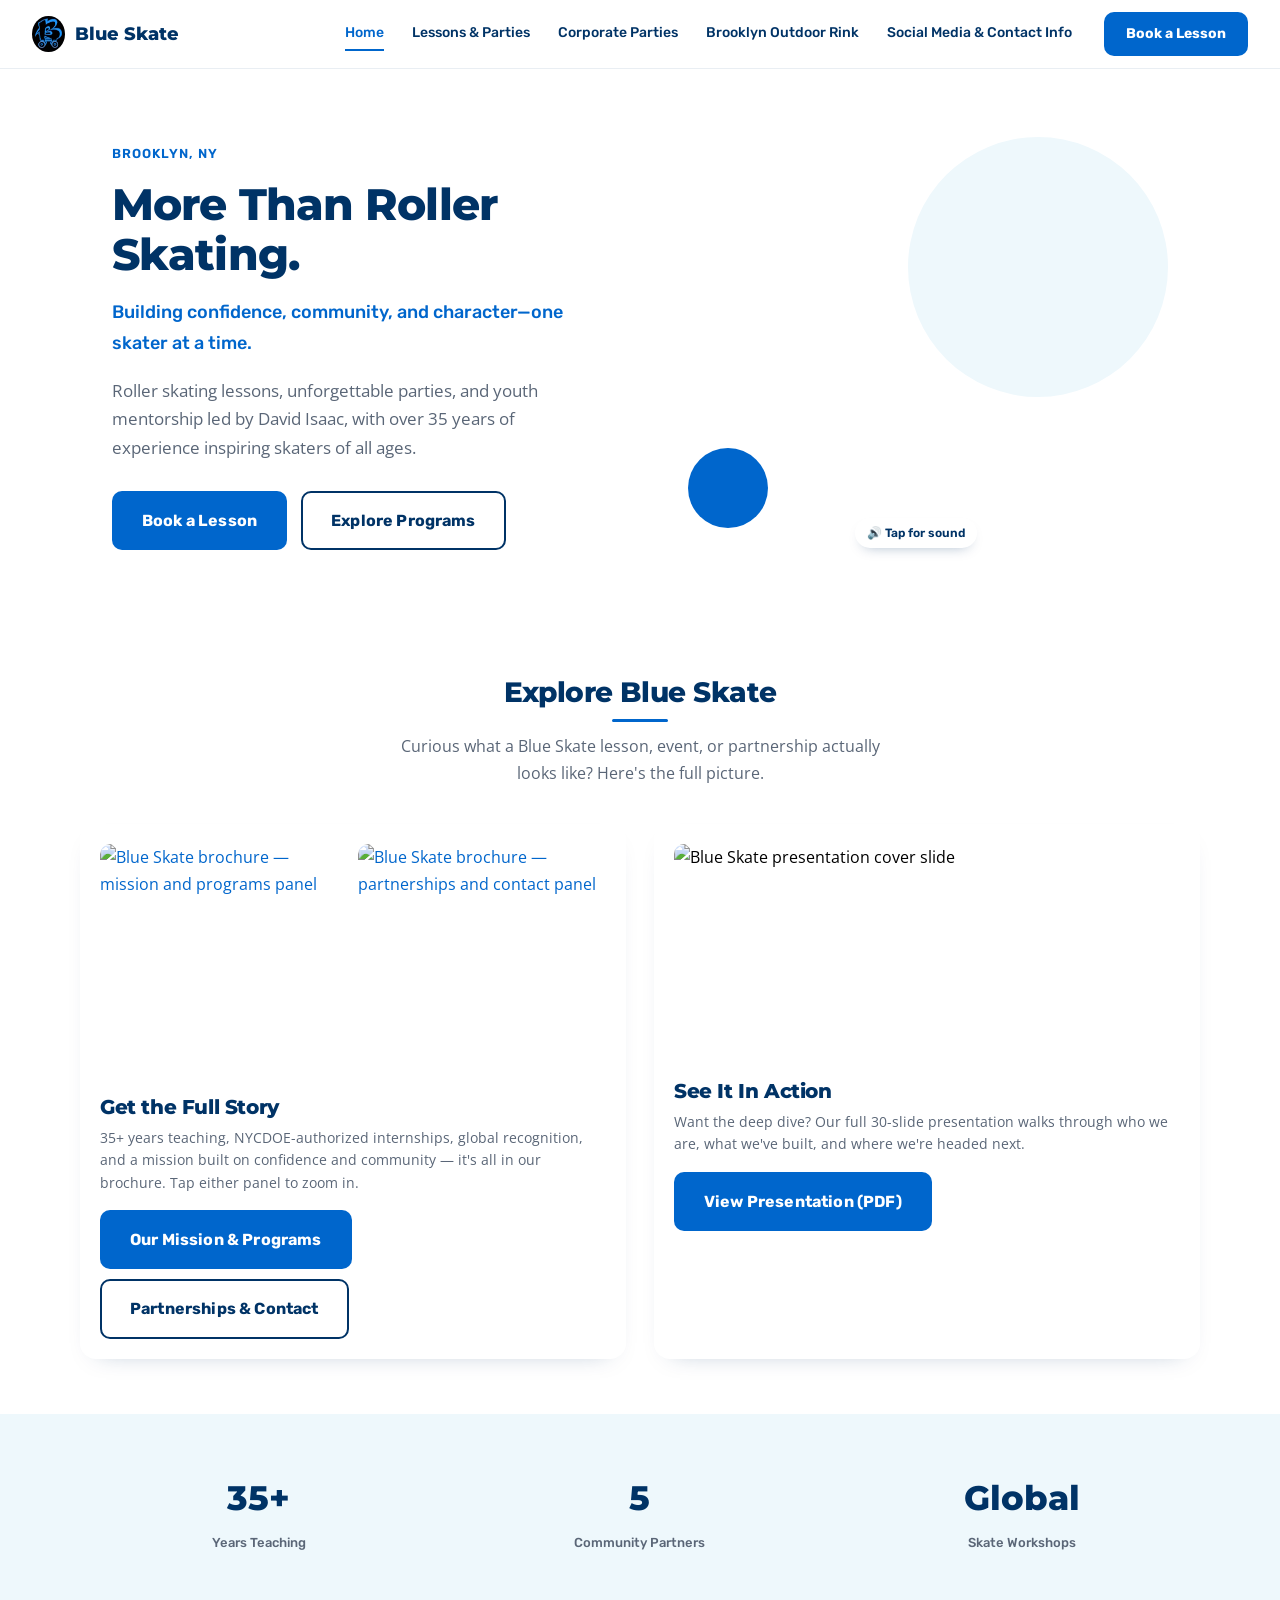
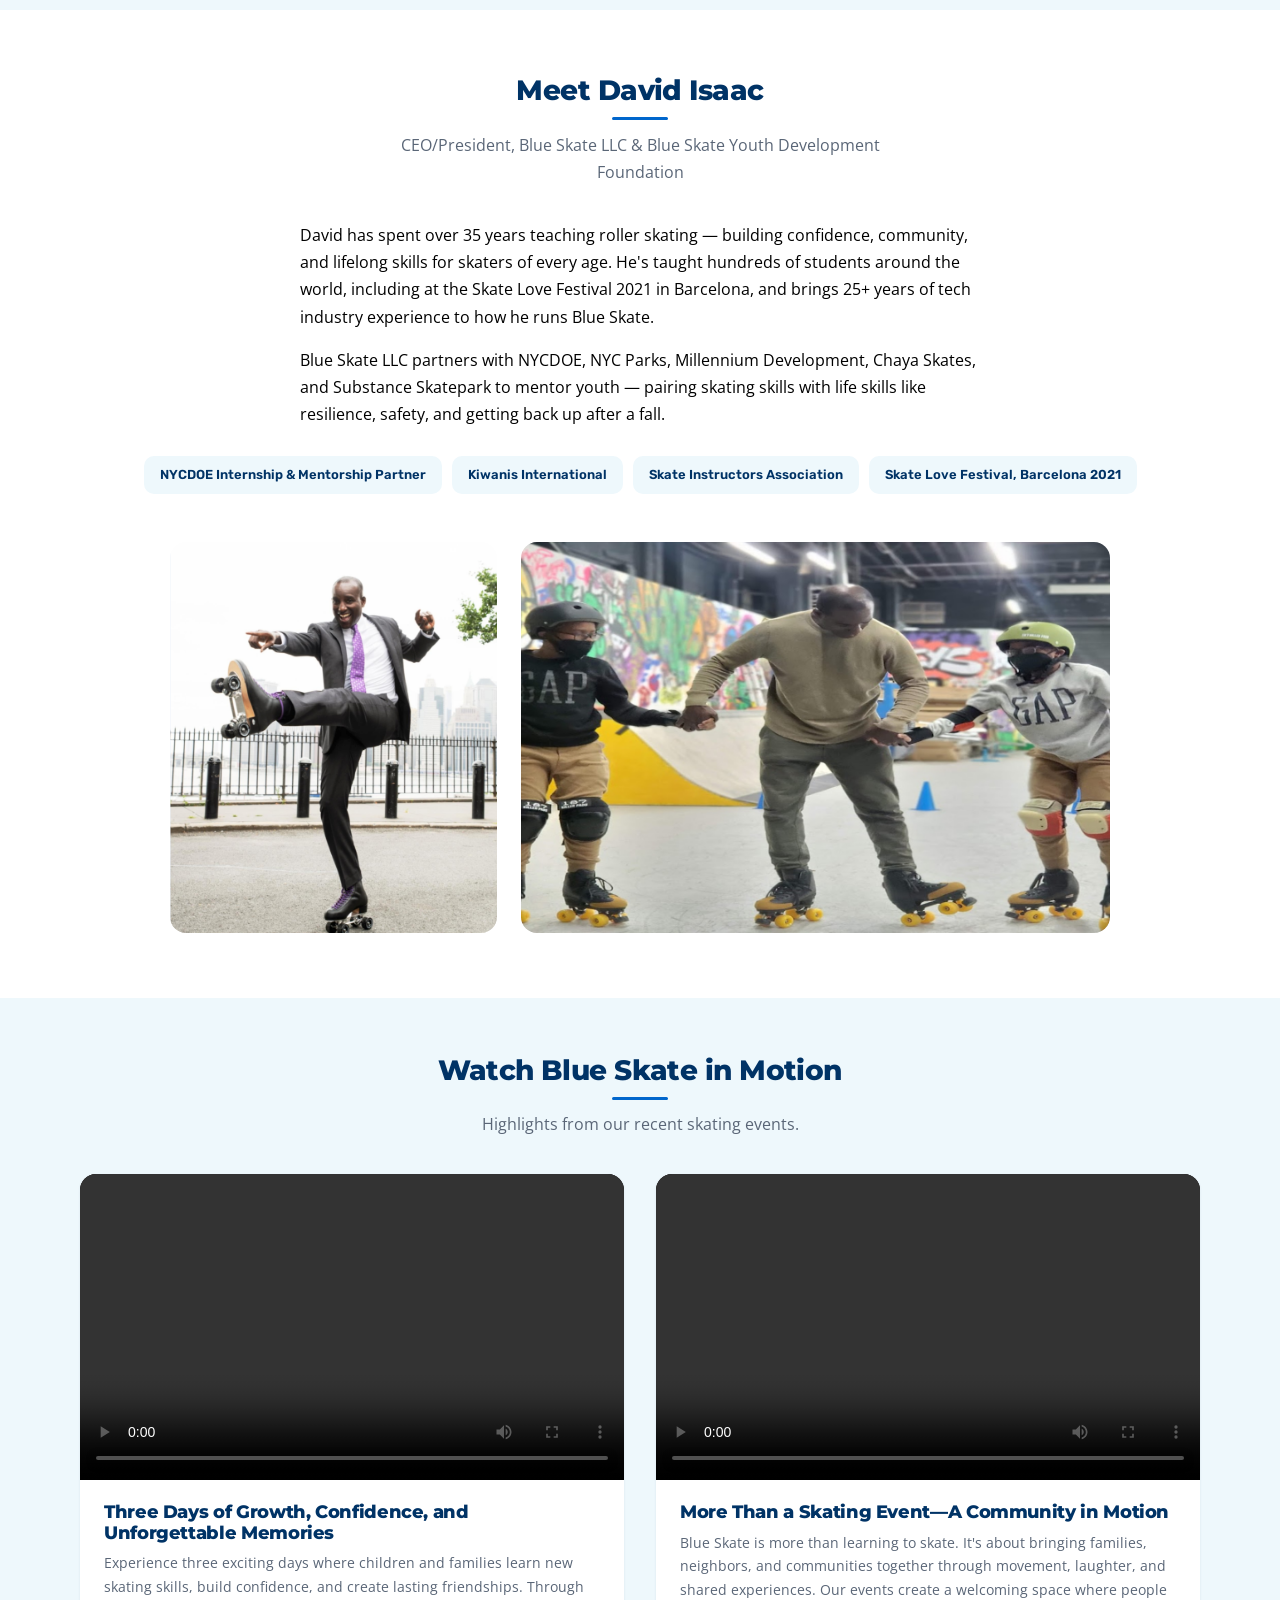
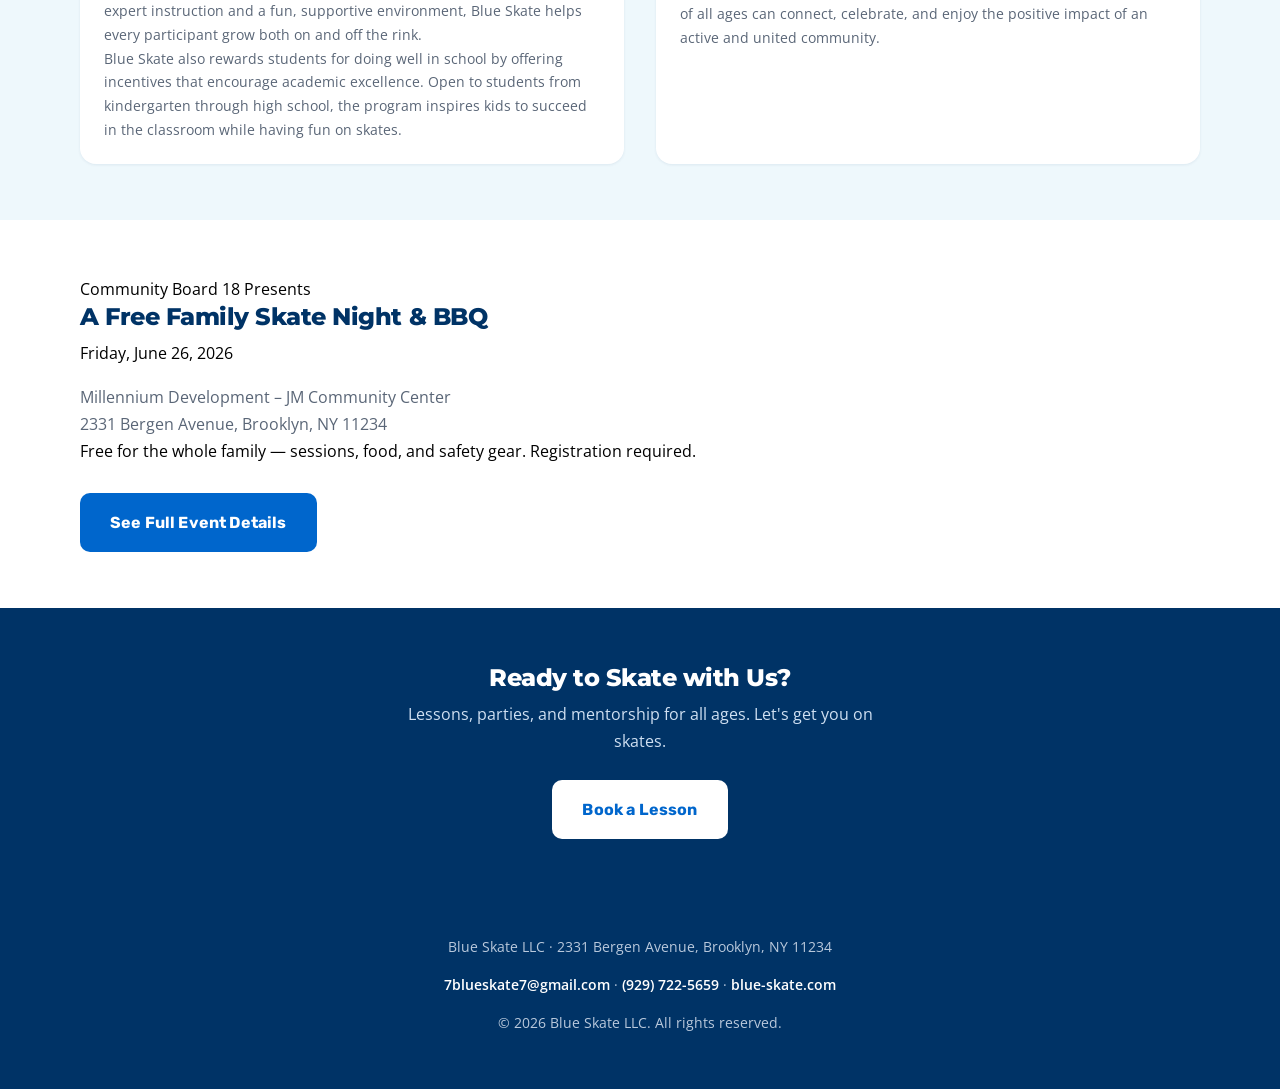
==== index.html @ 71d8ac74 "Add files via upload" ====
<!doctype html>
<html lang="en">
<head>
  <meta charset="utf-8" />
  <meta name="viewport" content="width=device-width, initial-scale=1" />
  <title>Blue Skate | Roller Skating Lessons & Mentorship in Brooklyn, NY</title>
  <meta name="description" content="Blue Skate LLC offers roller skating lessons, parties, and youth mentorship in Brooklyn, NY, led by David Isaac." />
  <link rel="preconnect" href="https://fonts.googleapis.com" />
  <link rel="preconnect" href="https://fonts.gstatic.com" crossorigin />
  <link href="https://fonts.googleapis.com/css2?family=Montserrat:wght@700;800&family=Open+Sans:wght@400;600&family=Rubik:wght@500&display=swap" rel="stylesheet" />
  <link rel="stylesheet" href="blueskate.css" />
</head>
<body>

<header class="topnav">
  <div class="brand">
    <img src="images/BlueSkateIcon.jpg" alt="Blue Skate logo" class="nav-logo" />
    <span class="brand-name">Blue Skate</span>
  </div>
  <button class="nav-toggle" id="navToggle" aria-label="Toggle navigation" aria-expanded="false">
    <span></span><span></span><span></span>
  </button>
  <ul class="nav-links" id="navLinks">
    <li><a href="index.html" class="active">Home</a></li>
    <li><a href="lessons.html">Lessons & Parties</a></li>
    <li><a href="corporate.html">Corporate Parties</a></li>
    <li><a href="brooklyn-outdoor-rink.html">Brooklyn Outdoor Rink</a></li>
    <li><a href="contact.html">Social Media & Contact Info</a></li>
    <li class="nav-cta"><a href="contact.html">Book a Lesson</a></li>
  </ul>
</header>

<section class="hero">
  <div class="hero-copy">
    <span class="hero-tag">Brooklyn, NY</span>
    <h1>More Than Roller Skating.</h1>
    <p class="hero-subtitle">Building confidence, community, and character—one skater at a time.</p>
    <p class="lede">Roller skating lessons, unforgettable parties, and youth mentorship led by David Isaac, with over 35 years of experience inspiring skaters of all ages.</p>
    <div class="hero-actions">
      <a class="btn btn-fill" href="contact.html">Book a Lesson</a>
      <a class="btn btn-outline" href="lessons.html">Explore Programs</a>
    </div>
  </div>
  <div class="hero-art">
    <span class="dot dot-1"></span>
    <span class="dot dot-2"></span>
    <canvas class="mascot-hero" id="mascotCanvas" aria-label="Blue Skate mascot turning around on skates — tap to hear sound"></canvas>
    <video class="mascot-source" id="mascotSource" muted loop playsinline preload="auto">
      <source src="vids/mascot-turn-sound.mp4" type="video/mp4">
    </video>
    <span class="mascot-sound-hint">🔊 Tap for sound</span>
  </div>
</section>

<section class="band" style="background:var(--white);">
  <div class="band-inner">
    <h2 class="section-title reveal">Explore Blue Skate</h2>
    <p class="section-subtitle reveal reveal-d1">Curious what a Blue Skate lesson, event, or partnership actually looks like? Here's the full picture.</p>
    <div class="resource-grid">
      <div class="resource-card reveal">
        <div class="brochure-preview">
          <a href="images/BROCHURE%202.jpeg" target="_blank" rel="noopener" aria-label="Open brochure — mission and programs panel">
            <img src="images/BROCHURE%202.jpeg" alt="Blue Skate brochure — mission and programs panel" />
          </a>
          <a href="images/BROCHURE.jpeg" target="_blank" rel="noopener" aria-label="Open brochure — partnerships and contact panel">
            <img src="images/BROCHURE.jpeg" alt="Blue Skate brochure — partnerships and contact panel" />
          </a>
        </div>
        <h3>Get the Full Story</h3>
        <p>35+ years teaching, NYCDOE-authorized internships, global recognition, and a mission built on confidence and community — it's all in our brochure. Tap either panel to zoom in.</p>
        <div class="resource-actions">
          <a class="btn btn-fill" href="images/BROCHURE%202.jpeg" target="_blank" rel="noopener">Our Mission &amp; Programs</a>
          <a class="btn btn-outline" href="images/BROCHURE.jpeg" target="_blank" rel="noopener">Partnerships &amp; Contact</a>
        </div>
      </div>
      <div class="resource-card reveal reveal-d2">
        <img src="images/presentation-cover.jpg" alt="Blue Skate presentation cover slide" />
        <h3>See It In Action</h3>
        <p>Want the deep dive? Our full 30-slide presentation walks through who we are, what we've built, and where we're headed next.</p>
        <div class="resource-actions">
          <a class="btn btn-fill" href="docs/blue-skate-presentation.pdf" target="_blank" rel="noopener">View Presentation (PDF)</a>
        </div>
      </div>
    </div>
  </div>
</section>

<section class="band band-sky">
  <div class="band-inner stats-row">
    <div class="stat reveal">
      <span class="stat-num">35+</span>
      <span class="stat-label">Years Teaching</span>
    </div>
    <div class="stat reveal reveal-d2">
      <span class="stat-num">5</span>
      <span class="stat-label">Community Partners</span>
    </div>
    <div class="stat reveal reveal-d3">
      <span class="stat-num">Global</span>
      <span class="stat-label">Skate Workshops</span>
    </div>
  </div>
</section>

<main>
  <h2 class="section-title reveal">Meet David Isaac</h2>
  <p class="section-subtitle reveal reveal-d1">CEO/President, Blue Skate LLC & Blue Skate Youth Development Foundation</p>

  <div class="content-block reveal reveal-d2">
    <p>David has spent over 35 years teaching roller skating — building confidence, community, and lifelong skills for skaters of every age. He's taught hundreds of students around the world, including at the Skate Love Festival 2021 in Barcelona, and brings 25+ years of tech industry experience to how he runs Blue Skate.</p>
    <p>Blue Skate LLC partners with NYCDOE, NYC Parks, Millennium Development, Chaya Skates, and Substance Skatepark to mentor youth — pairing skating skills with life skills like resilience, safety, and getting back up after a fall.</p>
  </div>

  <div class="chip-row reveal reveal-d3">
    <span class="chip">NYCDOE Internship & Mentorship Partner</span>
    <span class="chip">Kiwanis International</span>
    <span class="chip">Skate Instructors Association</span>
    <span class="chip">Skate Love Festival, Barcelona 2021</span>
  </div>

  <div class="photo-pair photo-uneven reveal">
    <img src="images/david-skate-kick.png" alt="David Isaac roller skating in a suit by the Brooklyn waterfront" />
    <img src="images/lesson-group.png" alt="David Isaac coaching skaters at an indoor rink" />
  </div>
</main>

<section class="band band-sky">
  <div class="band-inner">
    <h2 class="section-title reveal">Watch Blue Skate in Motion</h2>
    <p class="section-subtitle reveal reveal-d1">Highlights from our recent skating events.</p>

    <div class="video-grid">
      <div class="video-card reveal">
        <video src="videos/blue-skate-3-day-event.mp4" controls preload="metadata"></video>
        <div class="video-card-caption">
          <h3>Three Days of Growth, Confidence, and Unforgettable Memories</h3>
          <p>Experience three exciting days where children and families learn new skating skills, build confidence, and create lasting friendships. Through expert instruction and a fun, supportive environment, Blue Skate helps every participant grow both on and off the rink.</p>
          <p>Blue Skate also rewards students for doing well in school by offering incentives that encourage academic excellence. Open to students from kindergarten through high school, the program inspires kids to succeed in the classroom while having fun on skates.</p>
        </div>
      </div>
      <div class="video-card reveal reveal-d2">
        <video src="videos/blue-skate-community.mp4" controls preload="metadata"></video>
        <div class="video-card-caption">
          <h3>More Than a Skating Event—A Community in Motion</h3>
          <p>Blue Skate is more than learning to skate. It's about bringing families, neighbors, and communities together through movement, laughter, and shared experiences. Our events create a welcoming space where people of all ages can connect, celebrate, and enjoy the positive impact of an active and united community.</p>
        </div>
      </div>
    </div>
  </div>
</section>

<section class="band" style="background:var(--white);">
  <div class="band-inner">
    <div class="event-flyer reveal">
      <span class="event-eyebrow">Community Board 18 Presents</span>
      <h2 class="event-title">A Free Family Skate Night &amp; BBQ</h2>
      <p class="event-date">Friday, June 26, 2026</p>
      <p class="event-location">Millennium Development &ndash; JM Community Center<br />2331 Bergen Avenue, Brooklyn, NY 11234</p>
      <p class="event-note">Free for the whole family — sessions, food, and safety gear. Registration required.</p>
      <a class="btn btn-fill" href="brooklyn-outdoor-rink.html" style="margin-top:12px;">See Full Event Details</a>
    </div>
  </div>
</section>

<section class="band band-navy">
  <div class="band-inner reveal" style="text-align:center;">
    <h2>Ready to Skate with Us?</h2>
    <p style="color:#cfe0f2; max-width:480px; margin:0 auto 24px;">Lessons, parties, and mentorship for all ages. Let's get you on skates.</p>
    <a class="btn btn-on-color" href="contact.html">Book a Lesson</a>
  </div>
</section>

<footer class="site-footer">
  <p>Blue Skate LLC &middot; 2331 Bergen Avenue, Brooklyn, NY 11234</p>
  <p><a href="mailto:7blueskate7@gmail.com">7blueskate7@gmail.com</a> &middot; <a href="tel:929-722-5659">(929) 722-5659</a> &middot; <a href="https://blue-skate.com/">blue-skate.com</a></p>
  <p>&copy; 2026 Blue Skate LLC. All rights reserved.</p>
</footer>

<script>
  (function () {
    var toggle = document.getElementById('navToggle');
    var links = document.getElementById('navLinks');
    toggle.addEventListener('click', function () {
      var isOpen = links.classList.toggle('open');
      toggle.setAttribute('aria-expanded', isOpen);
    });
  })();
</script>
<script src="js/reveal.js" defer></script>
<script>
  (function () {
    var video = document.getElementById('mascotSource');
    var canvas = document.getElementById('mascotCanvas');
    if (!video || !canvas) return;
    var ctx = canvas.getContext('2d', { willReadFrequently: true });
    var W = 640, H = 800;
    canvas.width = W;
    canvas.height = H;

    function keyFrame() {
      if (video.readyState >= 2) {
        ctx.drawImage(video, 0, 0, W, H);
        var frame = ctx.getImageData(0, 0, W, H);
        var d = frame.data;
        for (var i = 0; i < d.length; i += 4) {
          var r = d[i], g = d[i + 1], b = d[i + 2];
          var dist = Math.sqrt((255 - r) * (255 - r) + (255 - g) * (255 - g) + (255 - b) * (255 - b));
          if (dist < 36) {
            d[i + 3] = 0;
          } else if (dist < 95) {
            d[i + 3] = Math.round(255 * (dist - 36) / 59);
          }
        }
        ctx.putImageData(frame, 0, 0);
      }
      requestAnimationFrame(keyFrame);
    }

    video.play().catch(function () {});
    requestAnimationFrame(keyFrame);

    canvas.addEventListener('click', function () {
      video.muted = !video.muted;
      if (video.paused) { video.play(); }
    });
  })();
</script>
</body>
</html>
---- blueskate.css ----
/* ==========================================================================
   Blue Skate LLC — stylesheet v5
   Minimal · colorful · aesthetic. Flat solid color bands, generous
   whitespace, confident typography — no blobs, no gradients, no rotation.
   Brand palette: Primary #003366 / Accent #0066CC / Sky #00B8E6
   Display: Montserrat · Body: Open Sans · Accent/CTA: Rubik
   ========================================================================== */

:root {
  --primary: #003366;
  --accent: #0066CC;
  --sky: #00B8E6;
  --black: #000000;
  --white: #ffffff;
  --ink-soft: #5a6677;
  --sky-tint: #eef8fc;
  --border: #e9eef3;
  --radius: 16px;
  --radius-sm: 10px;
  --max-width: 1120px;

  --font-display: "Montserrat", "Segoe UI", Arial, sans-serif;
  --font-body: "Open Sans", "Segoe UI", Arial, sans-serif;
  --font-accent: "Rubik", "Segoe UI", Arial, sans-serif;
}

* {
  box-sizing: border-box;
}

html {
  scroll-behavior: smooth;
}

body {
  margin: 0;
  font-family: var(--font-body);
  color: var(--black);
  background: var(--white);
  line-height: 1.7;
}

img {
  max-width: 100%;
  display: block;
}

a {
  color: var(--accent);
  text-decoration: none;
}

a:hover {
  text-decoration: underline;
}

h1, h2, h3 {
  font-family: var(--font-display);
  font-weight: 800;
  line-height: 1.15;
  margin: 0 0 0.4em;
  letter-spacing: -0.02em;
  color: var(--primary);
}

p {
  margin: 0 0 1em;
}

.accent-text {
  color: var(--accent);
}

/* ---------- Top navigation ---------- */

.topnav {
  position: sticky;
  top: 0;
  z-index: 100;
  background: var(--white);
  border-bottom: 1px solid var(--border);
  display: flex;
  align-items: center;
  justify-content: space-between;
  padding: 0 32px;
}

.topnav .brand {
  display: flex;
  align-items: center;
  gap: 10px;
  padding: 16px 0;
}

.topnav .nav-logo {
  height: 36px;
  width: auto;
  border-radius: 50%;
}

.topnav .brand-name {
  font-family: var(--font-display);
  color: var(--primary);
  font-weight: 800;
  font-size: 18px;
}

.nav-links {
  list-style: none;
  margin: 0;
  padding: 0;
  display: flex;
  align-items: center;
  gap: 28px;
}

.nav-links li {
  float: none;
}

.nav-links a {
  font-family: var(--font-accent);
  display: inline-block;
  color: var(--primary);
  text-decoration: none;
  font-size: 14px;
  font-weight: 500;
  padding: 4px 0;
  border-bottom: 2px solid transparent;
  transition: border-color 0.15s ease, color 0.15s ease;
}

.nav-links a:hover {
  border-bottom-color: var(--sky);
}

.nav-links a.active {
  color: var(--accent);
  border-bottom-color: var(--accent);
}

.nav-links .nav-cta {
  margin-left: 4px;
}

.nav-links .nav-cta a {
  background: var(--accent);
  color: var(--white);
  font-weight: 700;
  padding: 10px 22px;
  border-radius: var(--radius-sm);
  border-bottom: none;
}

.nav-links .nav-cta a:hover {
  background: var(--primary);
}

/* mobile toggle button */
.nav-toggle {
  display: none;
  flex-direction: column;
  justify-content: center;
  gap: 5px;
  width: 36px;
  height: 36px;
  background: none;
  border: none;
  cursor: pointer;
  padding: 0;
}

.nav-toggle span {
  display: block;
  height: 2px;
  width: 100%;
  background: var(--primary);
  border-radius: 2px;
}

@media (max-width: 860px) {
  .nav-toggle {
    display: flex;
  }

  .nav-links {
    position: absolute;
    top: 100%;
    left: 0;
    right: 0;
    flex-direction: column;
    align-items: stretch;
    gap: 0;
    background: var(--white);
    border-bottom: 1px solid var(--border);
    max-height: 0;
    overflow: hidden;
    transition: max-height 0.25s ease;
  }

  .nav-links.open {
    max-height: 480px;
  }

  .nav-links a {
    padding: 16px 32px;
    border-bottom: 1px solid var(--border);
  }

  .nav-links .nav-cta {
    margin: 16px 32px;
  }

  .nav-links .nav-cta a {
    display: block;
    text-align: center;
  }
}

/* ---------- Buttons ---------- */

.btn {
  font-family: var(--font-accent);
  display: inline-block;
  padding: 14px 28px;
  border-radius: var(--radius-sm);
  font-weight: 700;
  letter-spacing: 0.01em;
  text-decoration: none;
  border: 2px solid transparent;
  transition: background-color 0.15s ease, color 0.15s ease, border-color 0.15s ease,
    transform 0.15s ease, box-shadow 0.15s ease;
}

.btn:hover {
  transform: translateY(-2px);
}

.btn-fill {
  background: var(--accent);
  color: var(--white);
}

.btn-fill:hover {
  background: var(--primary);
  color: var(--white);
  text-decoration: none;
  box-shadow: 0 10px 20px -8px rgba(0, 51, 102, 0.5);
}

.btn-outline {
  background: transparent;
  border: 2px solid var(--primary);
  color: var(--primary);
}

.btn-outline:hover {
  background: var(--primary);
  color: var(--white);
  text-decoration: none;
  box-shadow: 0 10px 20px -8px rgba(0, 51, 102, 0.35);
}

.btn-on-color {
  background: var(--white);
  color: var(--accent);
}

.btn-on-color:hover {
  background: var(--sky-tint);
  text-decoration: none;
  box-shadow: 0 10px 20px -8px rgba(0, 0, 0, 0.25);
}

/* ---------- Hero ---------- */

.hero {
  max-width: var(--max-width);
  margin: 0 auto;
  display: grid;
  grid-template-columns: 1fr 1fr;
  gap: 48px;
  align-items: center;
  padding: 64px 32px;
}

.hero-tag {
  display: inline-block;
  font-family: var(--font-accent);
  font-size: 13px;
  font-weight: 600;
  text-transform: uppercase;
  letter-spacing: 0.08em;
  color: var(--accent);
  margin-bottom: 14px;
}

.hero h1 {
  font-size: 44px;
}

.hero-subtitle {
  font-family: var(--font-accent);
  font-size: 18px;
  font-weight: 500;
  color: var(--accent);
  margin: 10px 0 18px;
}

.hero .lede {
  font-size: 17px;
  color: var(--ink-soft);
  max-width: 440px;
}

.hero-actions {
  display: flex;
  gap: 14px;
  flex-wrap: wrap;
  margin-top: 28px;
}

.hero-art {
  position: relative;
  display: flex;
  align-items: center;
  justify-content: center;
  padding: 24px 0;
  overflow: visible;
}

.hero-art .dot {
  position: absolute;
  border-radius: 50%;
  z-index: 0;
}

.hero-art .dot-1 {
  width: 260px;
  height: 260px;
  background: var(--sky-tint);
  top: 4px;
  right: 0;
}

.hero-art .dot-2 {
  width: 80px;
  height: 80px;
  background: var(--accent);
  bottom: 28px;
  left: 24px;
}

.hero-art img {
  position: relative;
  z-index: 1;
  border-radius: var(--radius);
  width: 100%;
}

.mascot-hero {
  position: relative;
  z-index: 1;
  display: block;
  width: 100%;
  max-width: 300px;
  height: auto;
  margin: 0 auto;
  border-radius: 0;
  cursor: pointer;
  filter: drop-shadow(0 14px 22px rgba(0, 51, 102, 0.3));
}

.mascot-source {
  position: absolute;
  width: 1px;
  height: 1px;
  opacity: 0;
  pointer-events: none;
}

.mascot-sound-hint {
  position: absolute;
  z-index: 2;
  bottom: 8px;
  left: 50%;
  transform: translateX(-50%);
  font-family: var(--font-accent);
  font-size: 12px;
  font-weight: 600;
  color: var(--primary);
  background: var(--white);
  padding: 5px 12px;
  border-radius: 999px;
  box-shadow: 0 6px 14px -8px rgba(0, 51, 102, 0.4);
  pointer-events: none;
  white-space: nowrap;
}

.hero-mascot {
  position: absolute;
  z-index: 2;
  width: 150px !important;
  height: auto;
  bottom: -20px;
  right: -20px;
  border-radius: 0 !important;
  filter: drop-shadow(0 10px 18px rgba(0, 51, 102, 0.3));
}

@media (max-width: 860px) {
  .hero {
    grid-template-columns: 1fr;
    padding-top: 40px;
  }

  .hero-art {
    order: -1;
  }

  .hero h1 {
    font-size: 32px;
  }

  .hero-mascot {
    width: 100px !important;
    bottom: -10px;
    right: -6px;
  }
}

/* ---------- Color bands ---------- */

.band {
  padding: 56px 32px;
}

.band-sky {
  background: var(--sky-tint);
}

.band-navy {
  background: var(--primary);
  color: var(--white);
}

.band-navy h2 {
  color: var(--white);
}

.band-accent {
  background: var(--accent);
  color: var(--white);
}

.band-accent h2 {
  color: var(--white);
}

.band-inner {
  max-width: var(--max-width);
  margin: 0 auto;
}

/* ---------- Stats ---------- */

.stats-row {
  display: grid;
  grid-template-columns: repeat(3, 1fr);
  gap: 24px;
  text-align: center;
}

.stat {
  display: flex;
  flex-direction: column;
  align-items: center;
}

.stat-num {
  font-family: var(--font-display);
  font-size: 34px;
  font-weight: 800;
  color: var(--primary);
}

.stat-label {
  font-family: var(--font-accent);
  font-size: 13px;
  color: var(--ink-soft);
  font-weight: 500;
  margin-top: 4px;
}

@media (max-width: 700px) {
  .stats-row {
    grid-template-columns: 1fr;
    gap: 32px;
  }
}

/* ---------- Layout helpers ---------- */

main {
  max-width: var(--max-width);
  margin: 0 auto;
  padding: 64px 32px;
}

.section-title {
  font-size: 28px;
  text-align: center;
  position: relative;
  padding-bottom: 14px;
}

.section-title::after {
  content: "";
  position: absolute;
  bottom: 0;
  left: 50%;
  transform: translateX(-50%) scaleX(0);
  transform-origin: center;
  width: 56px;
  height: 3px;
  border-radius: 2px;
  background: var(--accent);
  animation: underlineGrow 0.6s ease 0.2s forwards;
}

@keyframes underlineGrow {
  to {
    transform: translateX(-50%) scaleX(1);
  }
}

.section-subtitle {
  color: var(--ink-soft);
  text-align: center;
  max-width: 520px;
  margin: 0 auto 36px;
}

.content-block {
  max-width: 680px;
  margin: 0 auto;
}

.chip-row {
  display: flex;
  flex-wrap: wrap;
  gap: 10px;
  justify-content: center;
  margin: 28px 0 0;
}

.chip {
  font-family: var(--font-accent);
  font-size: 13px;
  font-weight: 600;
  color: var(--primary);
  background: var(--sky-tint);
  padding: 8px 16px;
  border-radius: var(--radius-sm);
}

/* ---------- Photo pair ---------- */

.photo-pair {
  display: grid;
  grid-template-columns: 1fr 1fr;
  gap: 24px;
  max-width: 720px;
  margin: 48px auto 0;
}

.photo-pair img {
  border-radius: var(--radius);
  width: 100%;
  height: 100%;
  object-fit: cover;
}

.photo-single {
  grid-template-columns: 1fr;
  max-width: 380px;
}

.photo-wide {
  max-width: 900px;
  margin: 24px auto 0;
}

.photo-wide img {
  display: block;
  width: 100%;
  height: auto;
  border-radius: var(--radius);
}

.photo-trio {
  grid-template-columns: repeat(3, 1fr);
  max-width: 980px;
}

@media (max-width: 700px) {
  .photo-trio {
    grid-template-columns: 1fr;
  }
}

.photo-uneven {
  grid-template-columns: 1fr 1.8fr;
  max-width: 940px;
}

@media (max-width: 600px) {
  .photo-pair,
  .photo-uneven {
    grid-template-columns: 1fr;
  }
}

/* ---------- Page title (interior pages) ---------- */

.page-title {
  text-align: center;
  padding: 64px 32px 48px;
  position: relative;
  overflow: hidden;
  background: linear-gradient(180deg, var(--sky-tint) 0%, rgba(238, 248, 252, 0) 100%);
}

.page-title::before {
  content: "";
  position: absolute;
  width: 220px;
  height: 220px;
  border-radius: 50%;
  background: rgba(0, 102, 204, 0.08);
  top: -110px;
  left: -60px;
  z-index: 0;
}

.page-title::after {
  content: "";
  position: absolute;
  width: 130px;
  height: 130px;
  border-radius: 50%;
  background: rgba(0, 51, 102, 0.07);
  bottom: -70px;
  right: -30px;
  z-index: 0;
}

.page-title h1,
.page-title p {
  position: relative;
  z-index: 1;
}

.page-title h1 {
  font-size: 36px;
  opacity: 0;
  transform: translateY(18px);
  animation: pageTitleIn 0.6s ease forwards;
}

.page-title p {
  color: var(--ink-soft);
  max-width: 480px;
  margin: 0 auto;
  opacity: 0;
  transform: translateY(18px);
  animation: pageTitleIn 0.6s ease 0.12s forwards;
}

@keyframes pageTitleIn {
  to {
    opacity: 1;
    transform: translateY(0);
  }
}

@media (prefers-reduced-motion: reduce) {
  .page-title h1,
  .page-title p,
  .section-title::after,
  .error-page h1,
  .error-page p,
  .error-page .btn {
    animation: none;
    opacity: 1;
    transform: none;
  }
}

/* ---------- Event card (e.g. Brooklyn flyer-style announcement) ---------- */

.event-card {
  background: var(--sky-tint);
  border-radius: var(--radius);
  padding: 44px 32px;
  text-align: center;
  max-width: 640px;
  margin: 0 auto;
}

.event-presenter {
  font-family: var(--font-accent);
  text-transform: uppercase;
  letter-spacing: 0.08em;
  font-size: 13px;
  font-weight: 600;
  color: var(--accent);
}

.event-card h2 {
  font-size: 32px;
  margin-top: 10px;
}

.event-date-badge {
  display: flex;
  flex-direction: column;
  align-items: center;
  justify-content: center;
  width: 130px;
  height: 130px;
  border-radius: 50%;
  background: var(--accent);
  color: var(--white);
  font-family: var(--font-display);
  font-weight: 800;
  font-size: 15px;
  line-height: 1.5;
  margin: 20px auto;
}

.event-date-badge .event-date-day {
  font-size: 19px;
}

.event-location {
  color: var(--ink-soft);
  margin: 8px 0 0;
}

.event-schedule {
  display: flex;
  flex-direction: column;
  gap: 12px;
  max-width: 420px;
  margin: 28px auto;
  text-align: left;
}

.schedule-item {
  display: flex;
  gap: 14px;
  align-items: center;
  background: var(--white);
  border-radius: var(--radius-sm);
  padding: 14px 18px;
}

.schedule-dot {
  width: 14px;
  height: 14px;
  border-radius: 50%;
  background: var(--primary);
  flex: none;
}

.schedule-dot-accent {
  background: var(--accent);
}

.event-info-box {
  background: var(--white);
  border: 2px solid var(--border);
  border-radius: var(--radius);
  padding: 22px 26px;
  max-width: 520px;
  margin: 0 auto;
  text-align: left;
  font-size: 14px;
}

.event-info-box p {
  margin-bottom: 10px;
}

.event-info-box p:last-child {
  margin-bottom: 0;
}

.event-contact {
  margin-top: 24px;
  font-weight: 700;
  color: var(--primary);
}

.event-partners {
  display: flex;
  gap: 24px;
  justify-content: center;
  align-items: center;
  margin: 28px 0 16px;
  flex-wrap: wrap;
}

.event-partners img {
  height: 48px;
  width: auto;
  object-fit: contain;
  border-radius: 8px;
}

.event-community {
  font-size: 12px;
  color: var(--ink-soft);
  max-width: 560px;
  margin: 0 auto;
  line-height: 1.6;
}

/* ---------- Gallery (flat grid, no crop) ---------- */

.gallery {
  display: grid;
  grid-template-columns: repeat(auto-fit, minmax(260px, 1fr));
  gap: 24px;
}

.gallery figure {
  margin: 0;
  border-radius: var(--radius);
  overflow: hidden;
  background: var(--sky-tint);
}

.gallery img {
  width: 100%;
  height: auto;
  object-fit: contain;
  display: block;
}

.gallery .full-width {
  grid-column: 1 / -1;
}

/* Bento variant — big on top, smaller below, still uncropped */
.gallery-bento {
  display: grid;
  grid-template-columns: 1fr 1fr;
  gap: 24px;
  align-items: start;
}

.gallery-bento figure {
  margin: 0;
  border-radius: var(--radius);
  overflow: hidden;
  background: var(--sky-tint);
  transition: transform 0.25s ease, box-shadow 0.25s ease;
}

.gallery-bento figure:hover {
  transform: translateY(-6px);
  box-shadow: 0 16px 28px -14px rgba(0, 51, 102, 0.35);
}

.gallery-bento img {
  transition: transform 0.3s ease;
}

.gallery-bento figure:hover img {
  transform: scale(1.05);
}

.gallery-bento img {
  display: block;
  width: 100%;
  height: auto;
  object-fit: contain;
}

.gallery-bento .bento-sm {
  max-width: 78%;
  justify-self: center;
}

@media (max-width: 700px) {
  .gallery-bento {
    grid-template-columns: 1fr;
  }

  .gallery-bento .bento-sm {
    max-width: 100%;
    justify-self: stretch;
  }
}

/* ---------- Feature grid (programs overview) ---------- */

.feature-grid {
  display: grid;
  grid-template-columns: 1fr 1fr;
  gap: 28px;
}

.feature-card {
  background: var(--white);
  border-radius: var(--radius);
  padding: 20px;
  box-shadow: 0 10px 24px -18px rgba(0, 51, 102, 0.35);
  min-width: 0;
}

.feature-card h3 {
  font-family: var(--font-display);
  font-size: 18px;
  color: var(--primary);
  margin: 0 0 12px;
}

.feature-photos {
  display: flex;
  gap: 10px;
  margin-bottom: 12px;
}

.feature-photos img {
  flex: 1 1 0;
  min-width: 0;
}

.feature-photos img,
.feature-card > img {
  width: 100%;
  height: 150px;
  object-fit: cover;
  border-radius: var(--radius-sm);
  display: block;
}

.feature-photos-contain img {
  object-fit: contain;
  background: var(--sky-tint);
}

/* ---------- Responsive scrollable data table (e.g. grades tracker) ---------- */

.table-hint {
  font-family: var(--font-accent);
  font-size: 12px;
  font-weight: 600;
  color: var(--accent);
  margin: 4px 0 8px;
}

.table-scroll {
  overflow-x: auto;
  -webkit-overflow-scrolling: touch;
  margin: 0 0 14px;
  border-radius: var(--radius-sm);
  border: 1px solid var(--border);
}

.grades-table {
  border-collapse: collapse;
  width: 100%;
  min-width: 760px;
  font-size: 12px;
}

.grades-table th {
  background: var(--primary);
  color: var(--white);
  font-family: var(--font-accent);
  font-weight: 600;
  font-size: 11px;
  padding: 10px 8px;
  text-align: center;
  white-space: normal;
  line-height: 1.3;
}

.grades-table td {
  padding: 8px;
  text-align: center;
  border-bottom: 1px solid var(--border);
  white-space: nowrap;
  color: var(--black);
}

.grades-table tbody tr:nth-child(even) {
  background: var(--sky-tint);
}

.grades-table td.pass {
  color: #1a7d3c;
  font-weight: 700;
}

.grades-table td.tbd {
  color: var(--ink-soft);
  font-weight: 600;
}

@media (max-width: 700px) {
  .grades-table {
    min-width: 640px;
    font-size: 11px;
  }
}

.feature-card p {
  font-size: 14px;
  color: var(--ink-soft);
  margin: 0;
  line-height: 1.6;
}

@media (max-width: 700px) {
  .feature-grid {
    grid-template-columns: 1fr;
  }
}

/* ---------- Resource grid (brochure / presentation) ---------- */

.resource-grid {
  display: grid;
  grid-template-columns: 1fr 1fr;
  gap: 28px;
  margin-top: 32px;
}

.resource-card {
  background: var(--white);
  border-radius: var(--radius);
  padding: 20px;
  box-shadow: 0 10px 24px -18px rgba(0, 51, 102, 0.35);
  text-align: left;
}

.resource-card img {
  width: 100%;
  height: 220px;
  object-fit: cover;
  border-radius: var(--radius-sm);
  display: block;
  margin-bottom: 16px;
}

.brochure-preview {
  display: flex;
  gap: 10px;
  margin-bottom: 16px;
}

.brochure-preview a {
  flex: 1;
  display: block;
  border-radius: var(--radius-sm);
  overflow: hidden;
}

.brochure-preview img {
  width: 100%;
  height: 220px;
  object-fit: cover;
  object-position: top;
  display: block;
  transition: transform 0.3s ease;
}

.brochure-preview a:hover img {
  transform: scale(1.06);
}

@media (max-width: 460px) {
  .brochure-preview {
    flex-direction: column;
  }

  .brochure-preview img {
    height: 260px;
  }
}

.resource-card h3 {
  font-family: var(--font-display);
  font-size: 20px;
  color: var(--primary);
  margin: 0 0 8px;
}

.resource-card p {
  font-size: 14px;
  color: var(--ink-soft);
  margin: 0 0 16px;
  line-height: 1.6;
}

.resource-actions {
  display: flex;
  flex-wrap: wrap;
  gap: 10px;
}

@media (max-width: 700px) {
  .resource-grid {
    grid-template-columns: 1fr;
  }
}

/* ---------- Partner logo grid ---------- */

.partner-grid {
  display: grid;
  grid-template-columns: repeat(auto-fit, minmax(140px, 1fr));
  gap: 18px;
  margin-top: 32px;
}

.partner-logo {
  background: var(--white);
  border-radius: var(--radius-sm);
  padding: 14px;
  display: flex;
  align-items: center;
  justify-content: center;
  box-shadow: 0 8px 18px -14px rgba(0, 51, 102, 0.3);
}

.partner-logo img {
  width: 100%;
  height: auto;
  display: block;
}

/* ---------- Logo wall (Corporate Parties: memberships & partners) ---------- */

.logo-wall {
  display: grid;
  grid-template-columns: repeat(3, 1fr);
  gap: 20px;
}

.logo-wall-dense {
  grid-template-columns: repeat(4, 1fr);
}

.logo-card {
  display: flex;
  flex-direction: column;
  align-items: center;
  justify-content: center;
  gap: 14px;
  background: var(--sky-tint);
  border-radius: var(--radius);
  padding: 20px;
  height: 160px;
  transition: transform 0.25s ease, box-shadow 0.25s ease, background-color 0.25s ease;
}

.logo-card:hover {
  transform: translateY(-6px);
  box-shadow: 0 16px 28px -14px rgba(0, 51, 102, 0.35);
  background: #fff;
}

.logo-card img {
  transition: transform 0.25s ease;
}

.logo-card:hover img {
  transform: scale(1.08);
}

.logo-card img {
  max-width: 100%;
  max-height: 84px;
  width: auto;
  height: auto;
  object-fit: contain;
}

.logo-caption {
  font-family: var(--font-accent);
  font-size: 12px;
  font-weight: 600;
  color: var(--primary);
  text-align: center;
}

@media (max-width: 760px) {
  .logo-wall,
  .logo-wall-dense {
    grid-template-columns: repeat(2, 1fr);
  }
}

@media (max-width: 460px) {
  .logo-wall,
  .logo-wall-dense {
    grid-template-columns: 1fr;
  }
}

/* ---------- Video highlights ---------- */

.video-grid {
  display: grid;
  grid-template-columns: 1fr 1fr;
  gap: 32px;
  margin-top: 36px;
}

.video-card {
  background: var(--white);
  border-radius: var(--radius);
  overflow: hidden;
  box-shadow: 0 1px 3px rgba(0, 51, 102, 0.08);
}

.video-card video {
  width: 100%;
  display: block;
  background: #000;
  aspect-ratio: 16 / 9;
}

.video-card-caption {
  padding: 22px 24px;
}

.video-card-caption h3 {
  font-size: 18px;
  margin-bottom: 8px;
}

.video-card-caption p {
  font-size: 14px;
  color: var(--ink-soft);
  margin: 0;
}

@media (max-width: 760px) {
  .video-grid {
    grid-template-columns: 1fr;
  }
}

/* ---------- Contact page ---------- */

.contact-grid {
  display: grid;
  grid-template-columns: repeat(auto-fit, minmax(220px, 1fr));
  gap: 16px;
}

.contact-card {
  background: var(--sky-tint);
  border-radius: var(--radius);
  padding: 22px;
  text-align: left;
  transition: transform 0.25s ease, box-shadow 0.25s ease, background-color 0.25s ease;
}

.contact-card:hover {
  transform: translateY(-6px);
  box-shadow: 0 16px 28px -14px rgba(0, 51, 102, 0.35);
  background: #fff;
}

.contact-card .label {
  font-family: var(--font-accent);
  display: block;
  font-size: 12px;
  text-transform: uppercase;
  letter-spacing: 0.06em;
  color: var(--ink-soft);
  margin-bottom: 6px;
}

.contact-card .value {
  font-size: 18px;
  font-weight: 700;
  color: var(--primary);
  word-break: break-word;
}

.contact-card-social {
  display: flex;
  align-items: center;
  gap: 14px;
}

.contact-icon {
  flex: 0 0 auto;
  width: 40px;
  height: 40px;
  border-radius: 50%;
  background: #fff;
  display: flex;
  align-items: center;
  justify-content: center;
}

.contact-icon svg {
  width: 22px;
  height: 22px;
}

/* ---------- Footer ---------- */

.site-footer {
  background: var(--primary);
  color: #b9c9dc;
  padding: 40px 32px;
  text-align: center;
  font-size: 14px;
}

.site-footer a {
  color: var(--white);
  font-weight: 600;
}

/* ---------- Error page ---------- */

.error-page {
  min-height: calc(100vh - 65px);
  display: flex;
  flex-direction: column;
  align-items: center;
  justify-content: center;
  text-align: center;
  padding: 48px 24px;
  position: relative;
  overflow: hidden;
  background: linear-gradient(180deg, var(--sky-tint) 0%, rgba(238, 248, 252, 0) 55%);
}

.error-page::before {
  content: "";
  position: absolute;
  width: 240px;
  height: 240px;
  border-radius: 50%;
  background: rgba(0, 102, 204, 0.08);
  top: -120px;
  right: -70px;
  z-index: 0;
}

.error-page::after {
  content: "";
  position: absolute;
  width: 140px;
  height: 140px;
  border-radius: 50%;
  background: rgba(0, 51, 102, 0.07);
  bottom: -60px;
  left: -40px;
  z-index: 0;
}

.error-page h1,
.error-page p,
.error-page .btn {
  position: relative;
  z-index: 1;
}

.error-page h1 {
  font-size: 88px;
  color: var(--accent);
  margin-bottom: 0;
  animation: errorBounce 1.4s ease 0.1s 1;
}

.error-page p {
  color: var(--ink-soft);
  font-size: 18px;
  opacity: 0;
  animation: pageTitleIn 0.6s ease 0.3s forwards;
}

.error-page .btn {
  opacity: 0;
  animation: pageTitleIn 0.6s ease 0.45s forwards;
}

@keyframes errorBounce {
  0% { opacity: 0; transform: translateY(-24px); }
  55% { opacity: 1; transform: translateY(4px); }
  75% { transform: translateY(-3px); }
  100% { opacity: 1; transform: translateY(0); }
}

/* ---------- Scroll reveal ---------- */

.reveal {
  opacity: 0;
  transform: translateY(32px);
  transition: opacity 0.7s ease, transform 0.7s ease;
  will-change: opacity, transform;
}

.reveal.is-visible {
  opacity: 1;
  transform: translateY(0);
}

.reveal-d1 {
  transition-delay: 0.08s;
}

.reveal-d2 {
  transition-delay: 0.16s;
}

.reveal-d3 {
  transition-delay: 0.24s;
}

.reveal-d4 {
  transition-delay: 0.32s;
}

.reveal-d5 {
  transition-delay: 0.4s;
}

.reveal-d6 {
  transition-delay: 0.48s;
}

@media (prefers-reduced-motion: reduce) {
  .reveal {
    opacity: 1;
    transform: none;
    transition: none;
  }
}
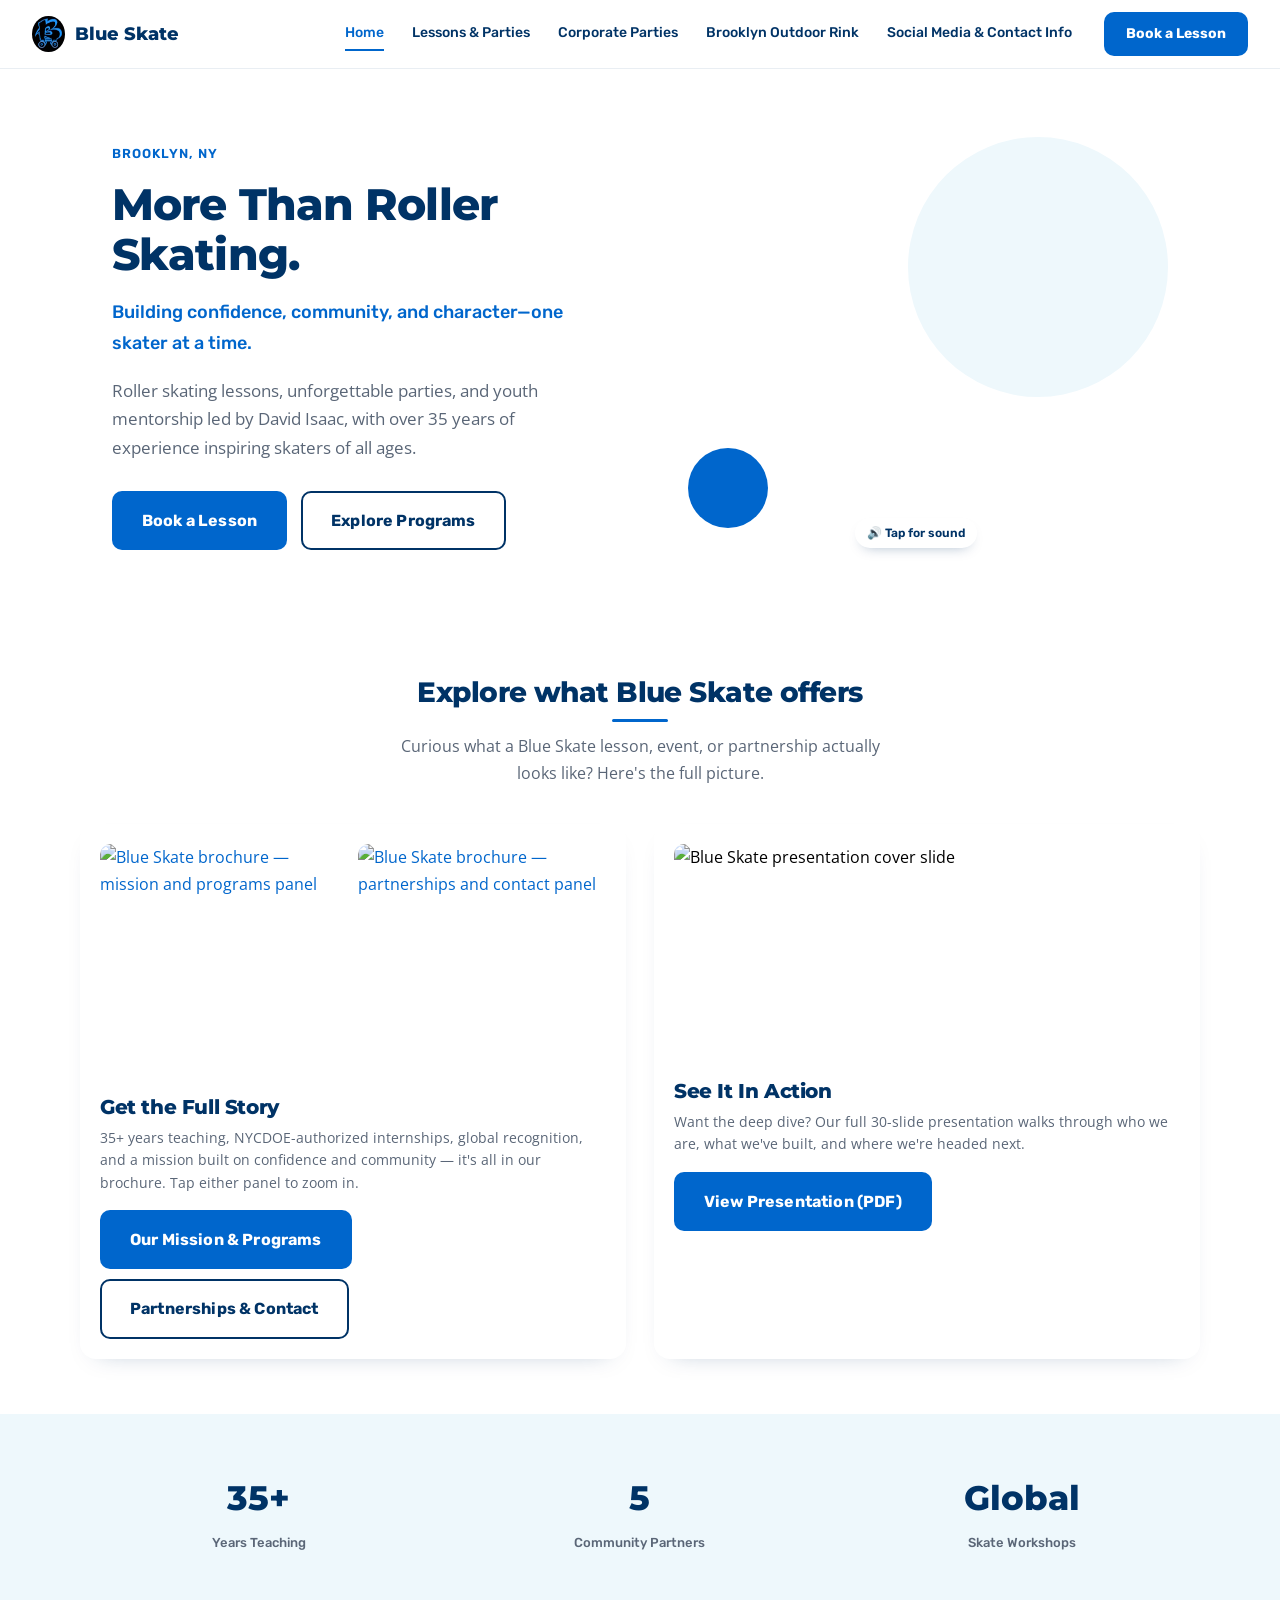
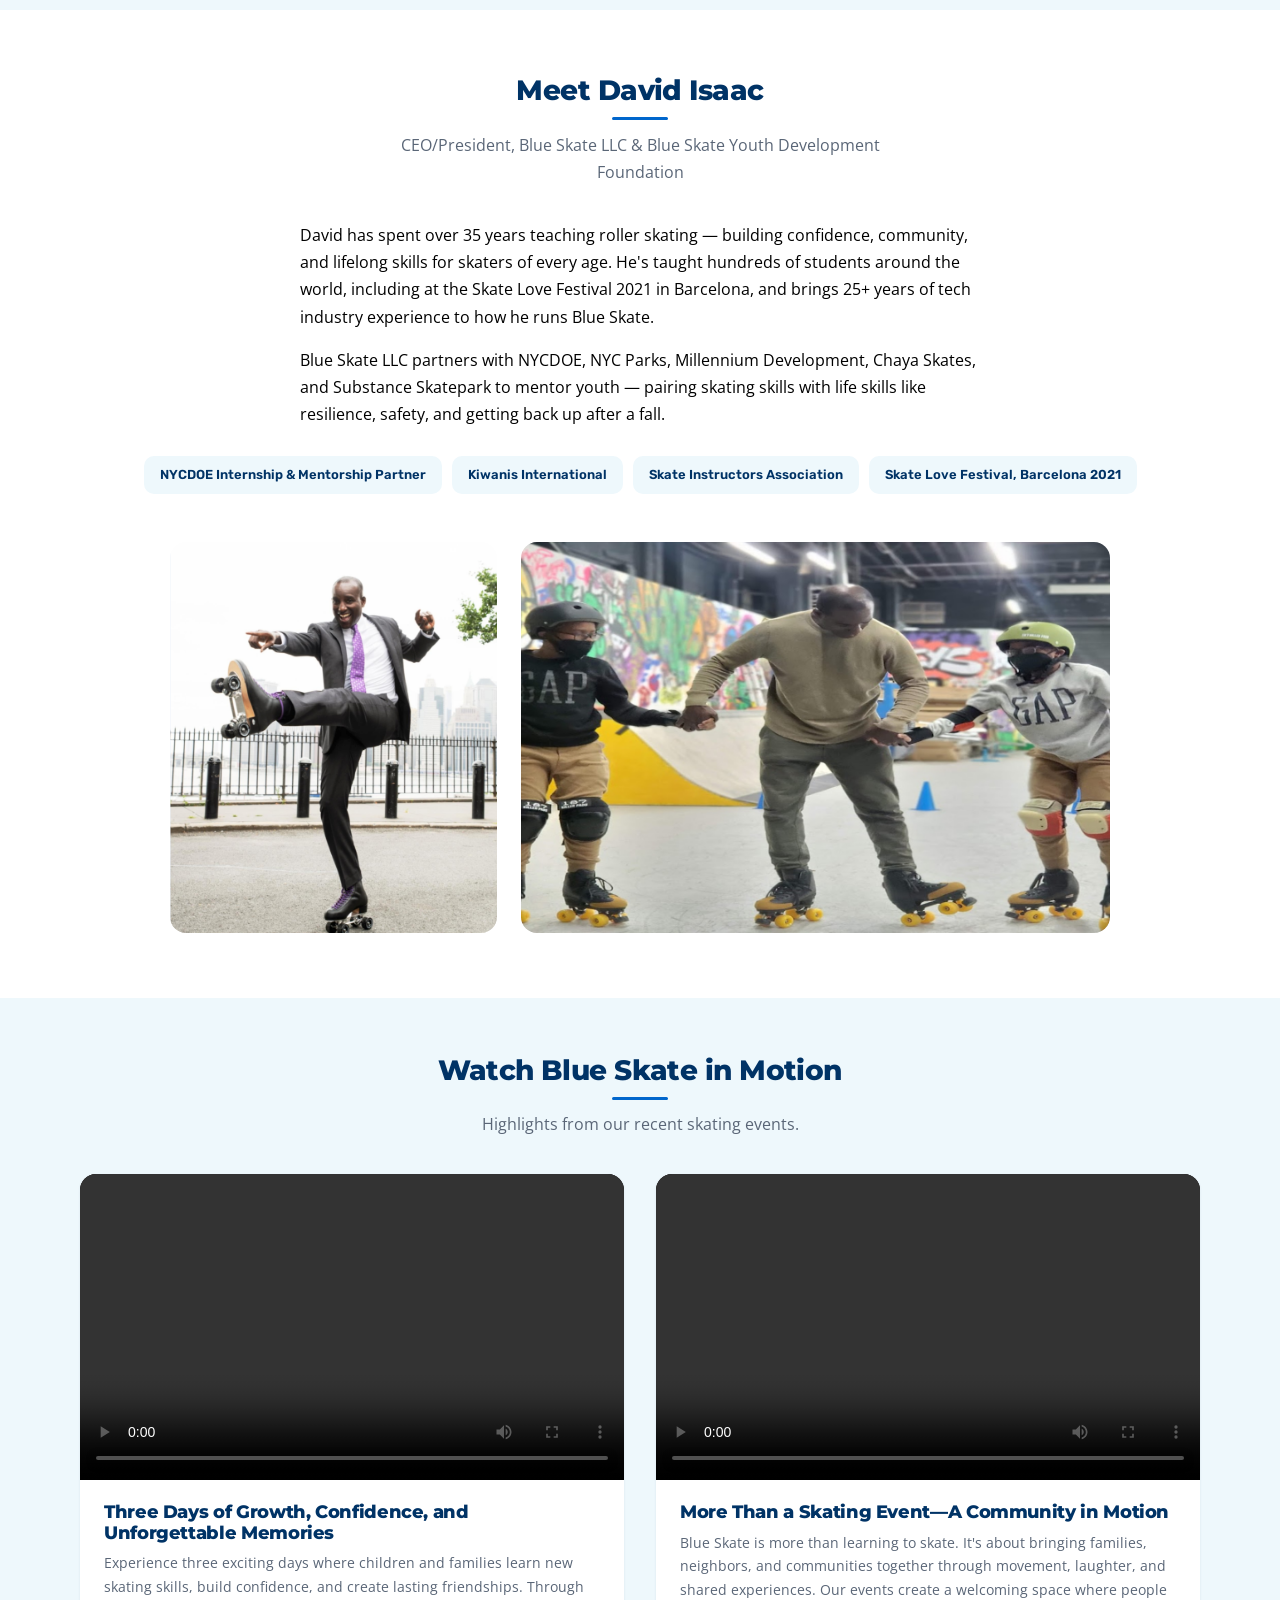
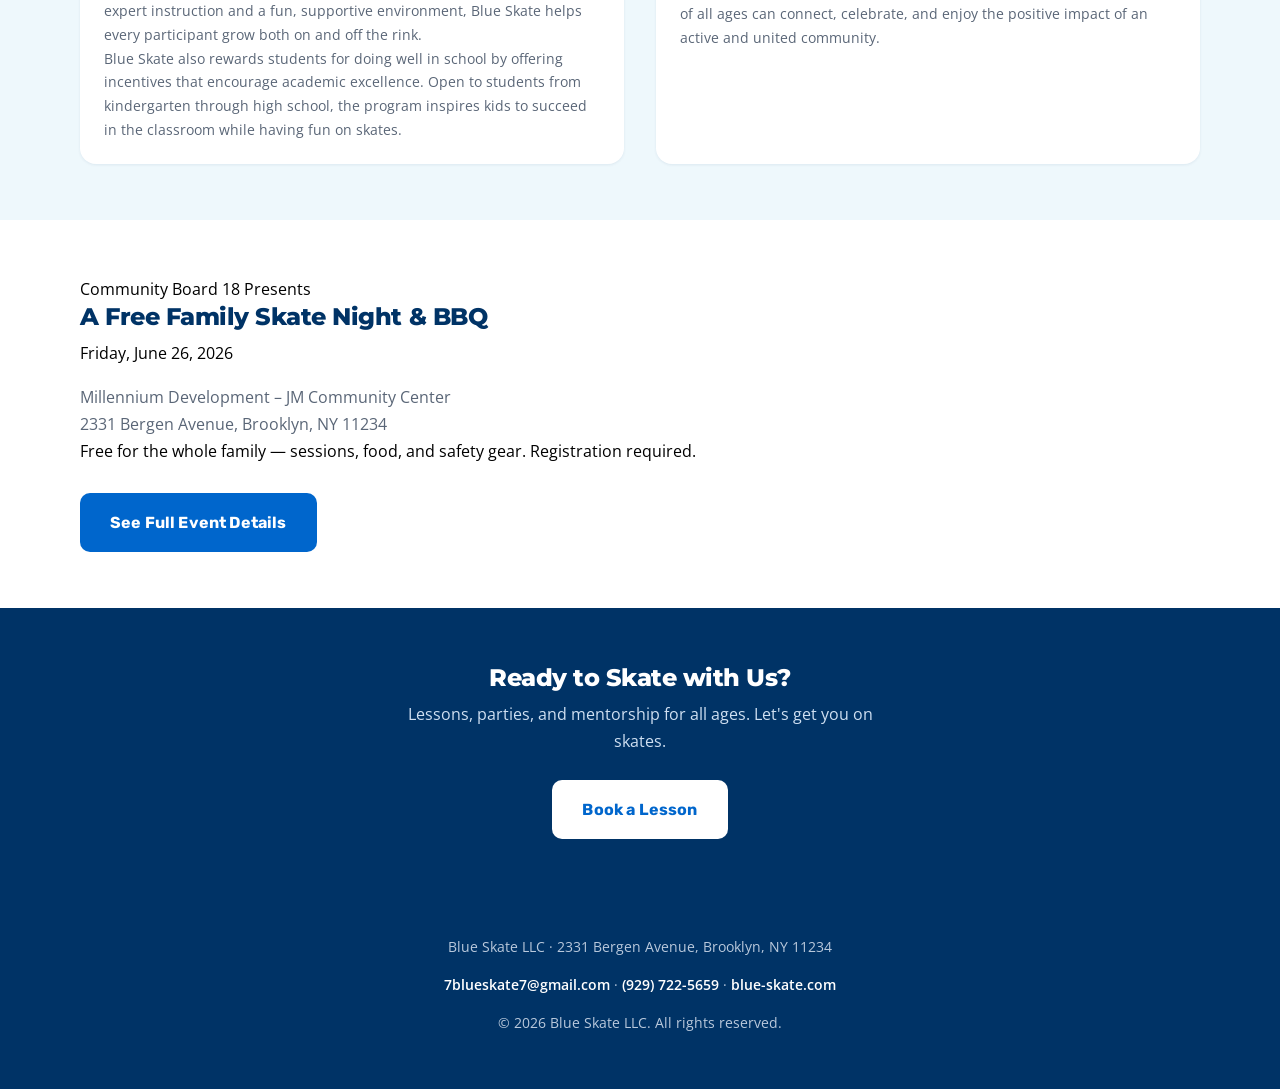
==== commit 76e68735: "Add files via upload" ====
--- a/index.html
+++ b/index.html
@@ -54,7 +54,7 @@
 
 <section class="band" style="background:var(--white);">
   <div class="band-inner">
-    <h2 class="section-title reveal">Explore Blue Skate</h2>
+    <h2 class="section-title reveal">Explore what Blue Skate offers</h2>
     <p class="section-subtitle reveal reveal-d1">Curious what a Blue Skate lesson, event, or partnership actually looks like? Here's the full picture.</p>
     <div class="resource-grid">
       <div class="resource-card reveal">
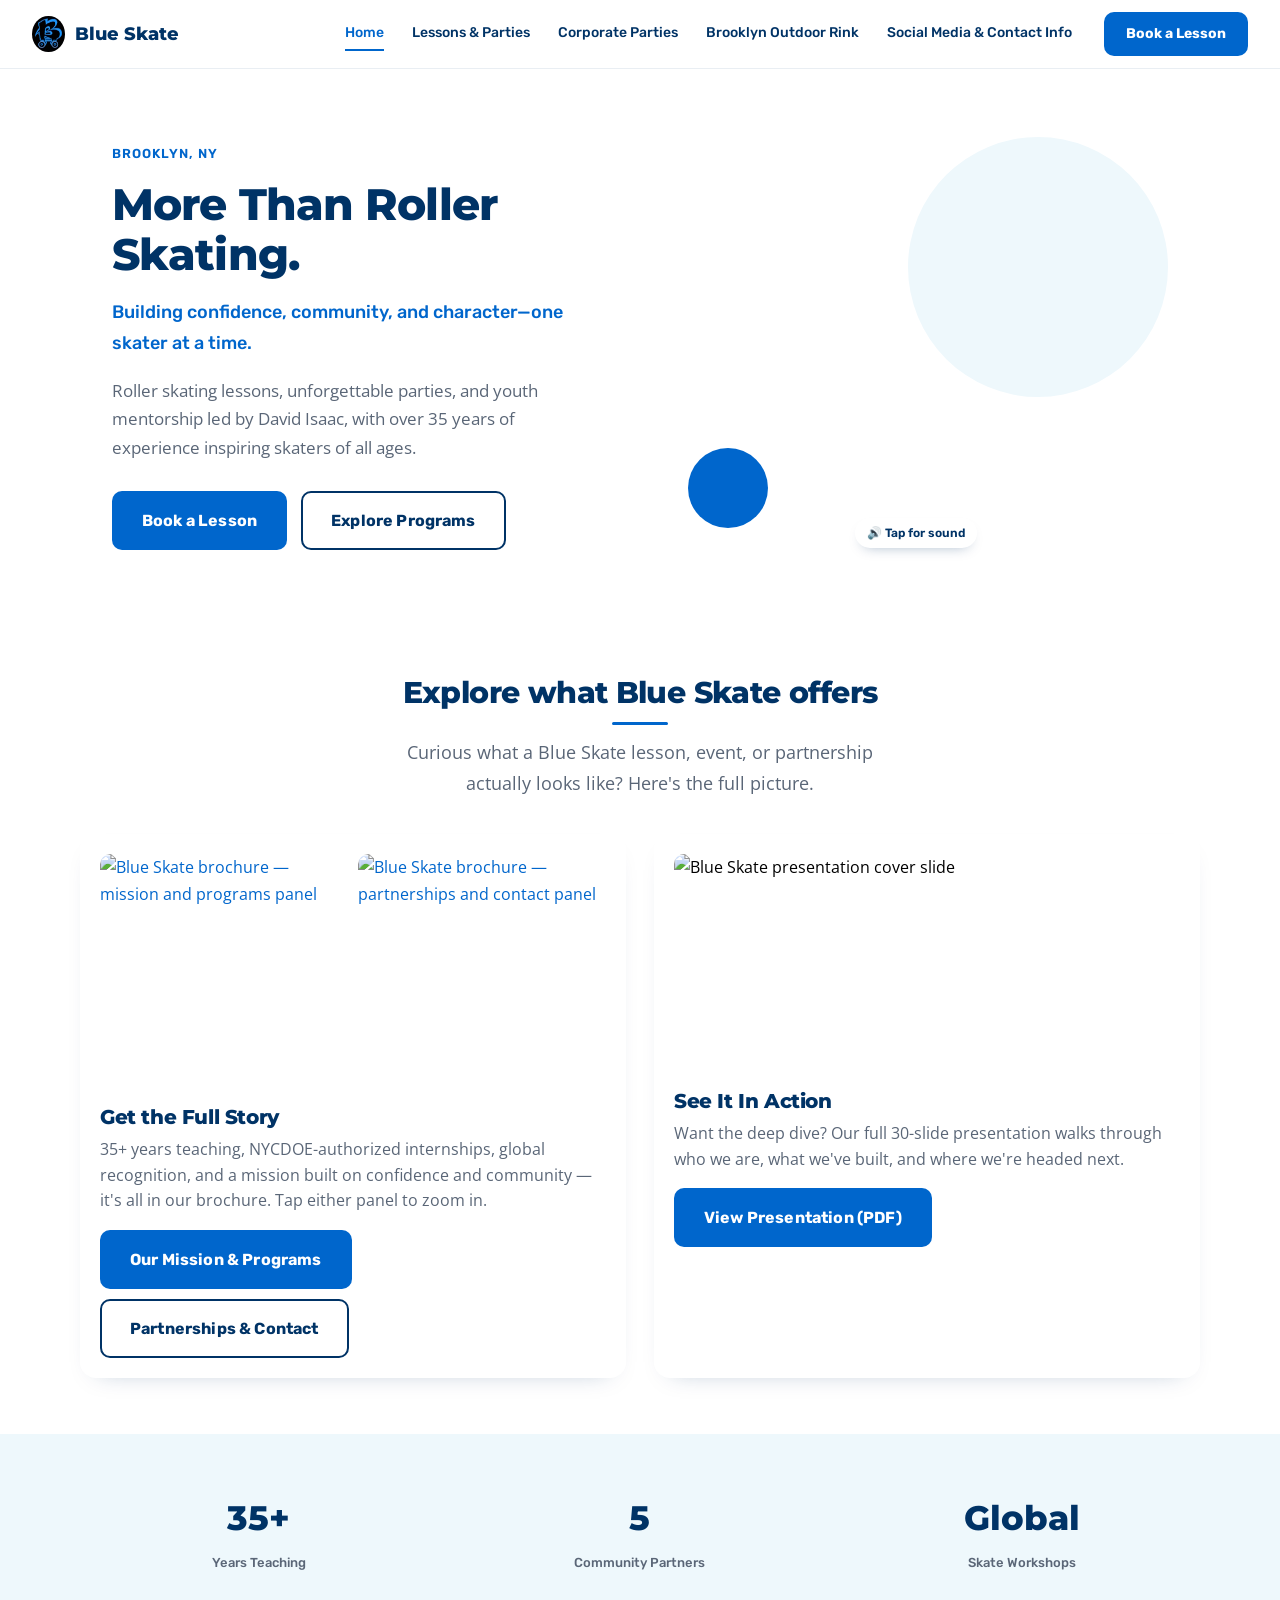
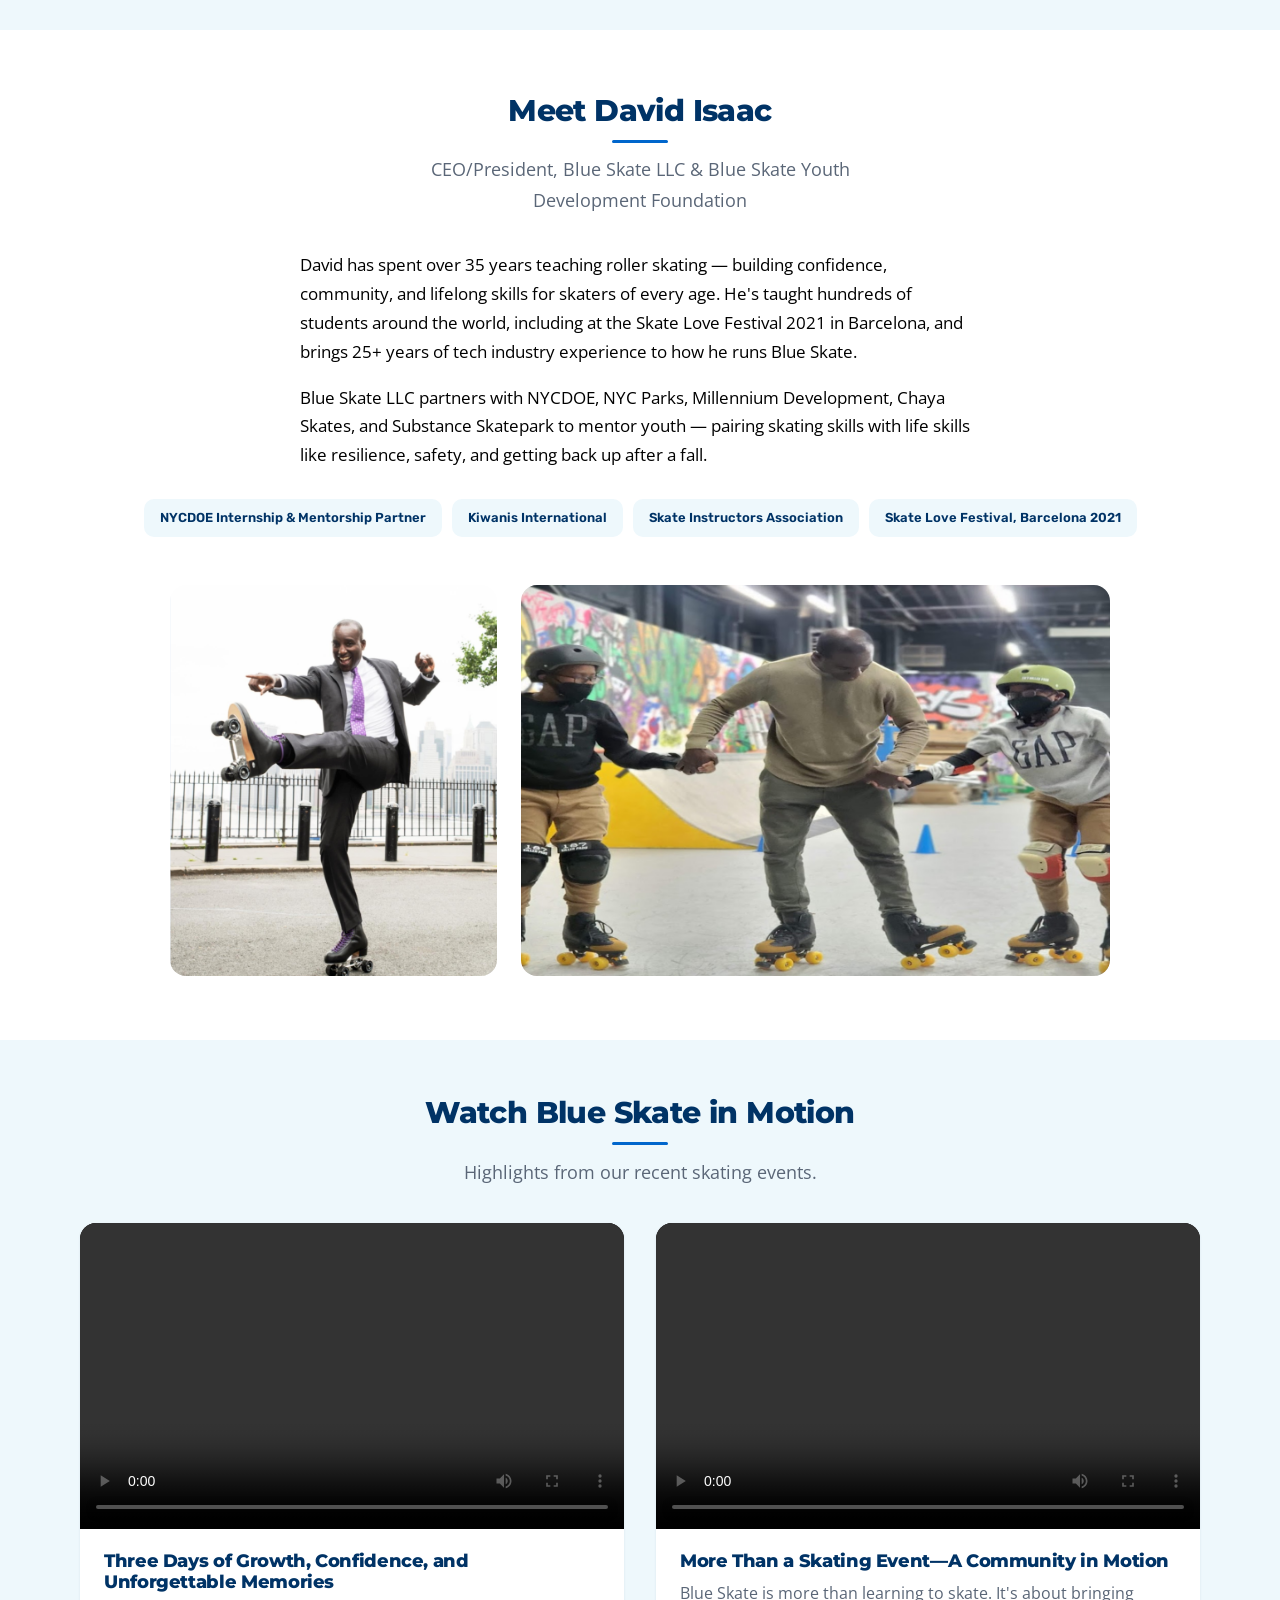
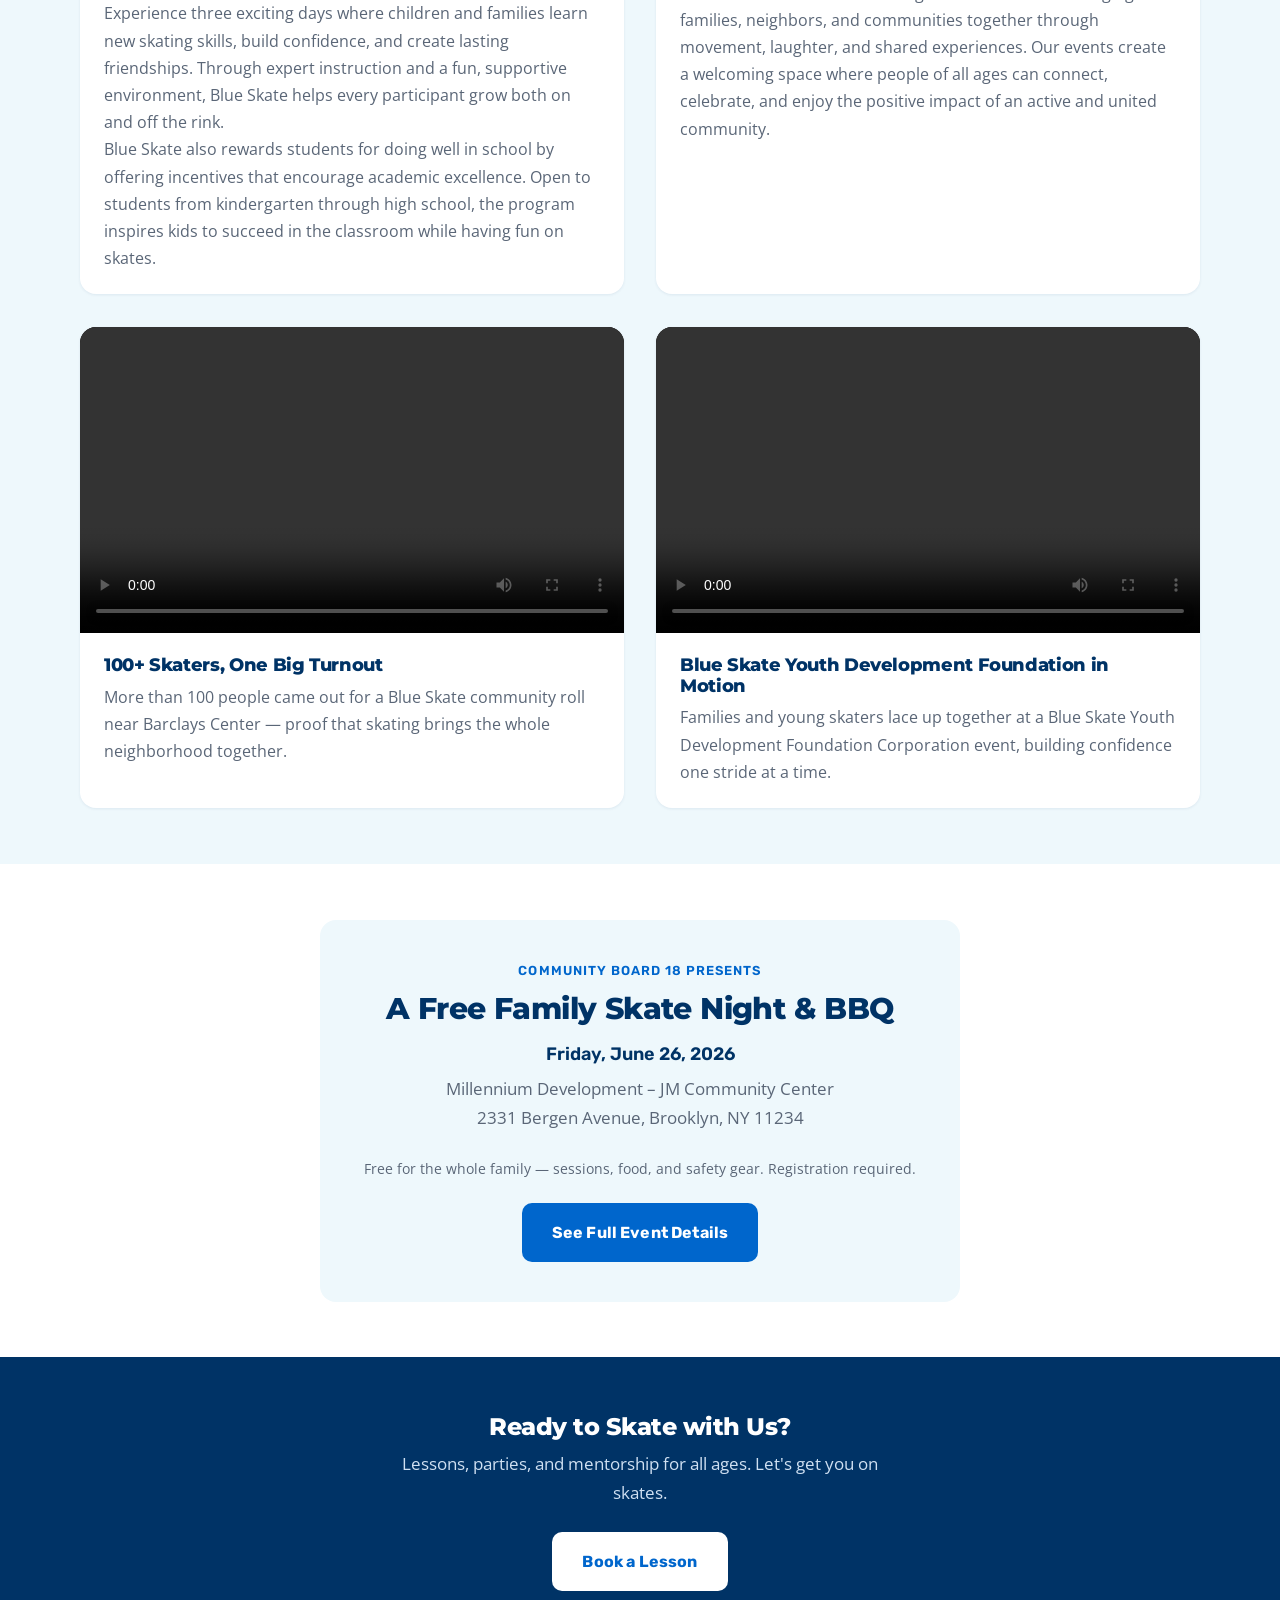
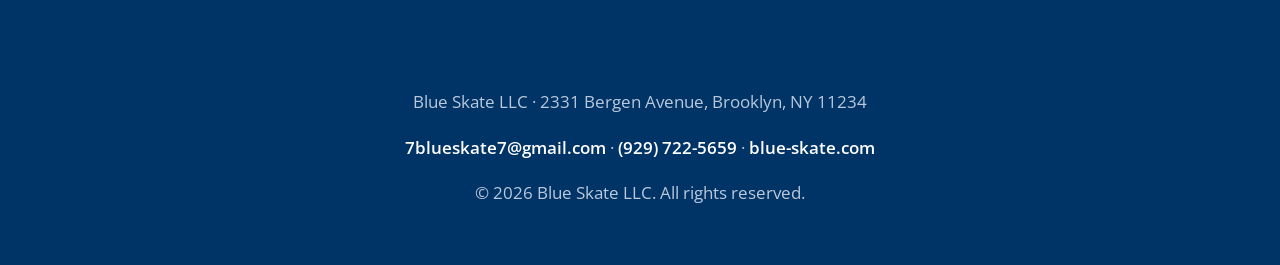
==== commit 2e31af4e: "Add files via upload" ====
--- a/index.html
+++ b/index.html
@@ -143,6 +143,20 @@
         <div class="video-card-caption">
           <h3>More Than a Skating Event—A Community in Motion</h3>
           <p>Blue Skate is more than learning to skate. It's about bringing families, neighbors, and communities together through movement, laughter, and shared experiences. Our events create a welcoming space where people of all ages can connect, celebrate, and enjoy the positive impact of an active and united community.</p>
+        </div>
+      </div>
+      <div class="video-card reveal reveal-d3">
+        <video src="videos/blueskate1.mp4" controls preload="metadata"></video>
+        <div class="video-card-caption">
+          <h3>100+ Skaters, One Big Turnout</h3>
+          <p>More than 100 people came out for a Blue Skate community roll near Barclays Center — proof that skating brings the whole neighborhood together.</p>
+        </div>
+      </div>
+      <div class="video-card reveal reveal-d4">
+        <video src="videos/blueskate2.mp4" controls preload="metadata"></video>
+        <div class="video-card-caption">
+          <h3>Blue Skate Youth Development Foundation in Motion</h3>
+          <p>Families and young skaters lace up together at a Blue Skate Youth Development Foundation Corporation event, building confidence one stride at a time.</p>
         </div>
       </div>
     </div>
--- a/blueskate.css
+++ b/blueskate.css
@@ -65,6 +65,7 @@
 
 p {
   margin: 0 0 1em;
+  font-size: 17px;
 }
 
 .accent-text {
@@ -508,7 +509,7 @@
 }
 
 .section-title {
-  font-size: 28px;
+  font-size: 30px;
   text-align: center;
   position: relative;
   padding-bottom: 14px;
@@ -539,6 +540,7 @@
   text-align: center;
   max-width: 520px;
   margin: 0 auto 36px;
+  font-size: 18px;
 }
 
 .content-block {
@@ -942,15 +944,11 @@
 .feature-photos img,
 .feature-card > img {
   width: 100%;
-  height: 150px;
-  object-fit: cover;
+  height: 190px;
+  object-fit: contain;
+  background: var(--sky-tint);
   border-radius: var(--radius-sm);
   display: block;
-}
-
-.feature-photos-contain img {
-  object-fit: contain;
-  background: var(--sky-tint);
 }
 
 /* ---------- Responsive scrollable data table (e.g. grades tracker) ---------- */
@@ -1020,7 +1018,7 @@
 }
 
 .feature-card p {
-  font-size: 14px;
+  font-size: 16px;
   color: var(--ink-soft);
   margin: 0;
   line-height: 1.6;
@@ -1102,7 +1100,7 @@
 }
 
 .resource-card p {
-  font-size: 14px;
+  font-size: 16px;
   color: var(--ink-soft);
   margin: 0 0 16px;
   line-height: 1.6;
@@ -1176,20 +1174,28 @@
   background: #fff;
 }
 
-.logo-card img {
+.logo-card img,
+.logo-card .logo-svg {
   transition: transform 0.25s ease;
 }
 
-.logo-card:hover img {
+.logo-card:hover img,
+.logo-card:hover .logo-svg {
   transform: scale(1.08);
 }
 
-.logo-card img {
+.logo-card img,
+.logo-card .logo-svg {
   max-width: 100%;
   max-height: 84px;
   width: auto;
   height: auto;
   object-fit: contain;
+}
+
+.logo-card .logo-svg {
+  width: 64px;
+  height: 64px;
 }
 
 .logo-caption {
@@ -1214,6 +1220,126 @@
   }
 }
 
+/* ---------- Community event flyer ---------- */
+
+.event-flyer-image {
+  max-width: 480px;
+  width: 100%;
+  margin: 0 auto;
+  border-radius: var(--radius);
+  box-shadow: 0 20px 40px -24px rgba(0, 51, 102, 0.35);
+}
+
+.event-flyer {
+  max-width: 640px;
+  margin: 0 auto;
+  text-align: center;
+  background: var(--sky-tint);
+  border-radius: var(--radius);
+  padding: 40px 32px;
+}
+
+.event-eyebrow {
+  display: block;
+  font-family: var(--font-accent);
+  font-weight: 600;
+  letter-spacing: 0.08em;
+  text-transform: uppercase;
+  font-size: 13px;
+  color: var(--accent);
+  margin-bottom: 10px;
+}
+
+.event-title {
+  font-size: 30px;
+  color: var(--primary);
+  margin: 0 0 12px;
+}
+
+.event-date {
+  font-family: var(--font-accent);
+  font-weight: 600;
+  font-size: 18px;
+  color: var(--primary);
+  margin: 0 0 6px;
+}
+
+.event-location {
+  color: var(--ink-soft);
+  margin: 0 0 24px;
+}
+
+.event-sessions {
+  display: flex;
+  flex-direction: column;
+  gap: 8px;
+  background: var(--white);
+  border-radius: var(--radius-sm);
+  padding: 18px 20px;
+  margin: 0 0 20px;
+}
+
+.event-note {
+  font-size: 14px;
+  color: var(--ink-soft);
+  margin: 0 0 10px;
+}
+
+.event-qr {
+  width: 140px;
+  height: 140px;
+  margin: 12px auto 28px;
+  background: #fff;
+  padding: 10px;
+  border-radius: var(--radius-sm);
+  box-shadow: 0 10px 24px -18px rgba(0, 51, 102, 0.35);
+}
+
+.event-partner-logos {
+  display: flex;
+  align-items: center;
+  justify-content: center;
+  gap: 24px;
+  flex-wrap: wrap;
+  margin: 0 0 24px;
+}
+
+.event-partner-logos img {
+  height: 48px;
+  width: auto;
+  max-width: 100px;
+  object-fit: contain;
+  border-radius: 8px;
+}
+
+.event-partners-text {
+  border-top: 1px solid var(--border);
+  padding-top: 20px;
+}
+
+.event-partners-text strong {
+  display: block;
+  color: var(--primary);
+  font-family: var(--font-accent);
+  margin-bottom: 8px;
+}
+
+.event-partners-text p {
+  font-size: 13px;
+  color: var(--ink-soft);
+  margin: 0 0 4px;
+}
+
+@media (max-width: 600px) {
+  .event-flyer {
+    padding: 32px 20px;
+  }
+
+  .event-title {
+    font-size: 24px;
+  }
+}
+
 /* ---------- Video highlights ---------- */
 
 .video-grid {
@@ -1235,6 +1361,7 @@
   display: block;
   background: #000;
   aspect-ratio: 16 / 9;
+  object-fit: contain;
 }
 
 .video-card-caption {
@@ -1247,7 +1374,7 @@
 }
 
 .video-card-caption p {
-  font-size: 14px;
+  font-size: 16px;
   color: var(--ink-soft);
   margin: 0;
 }
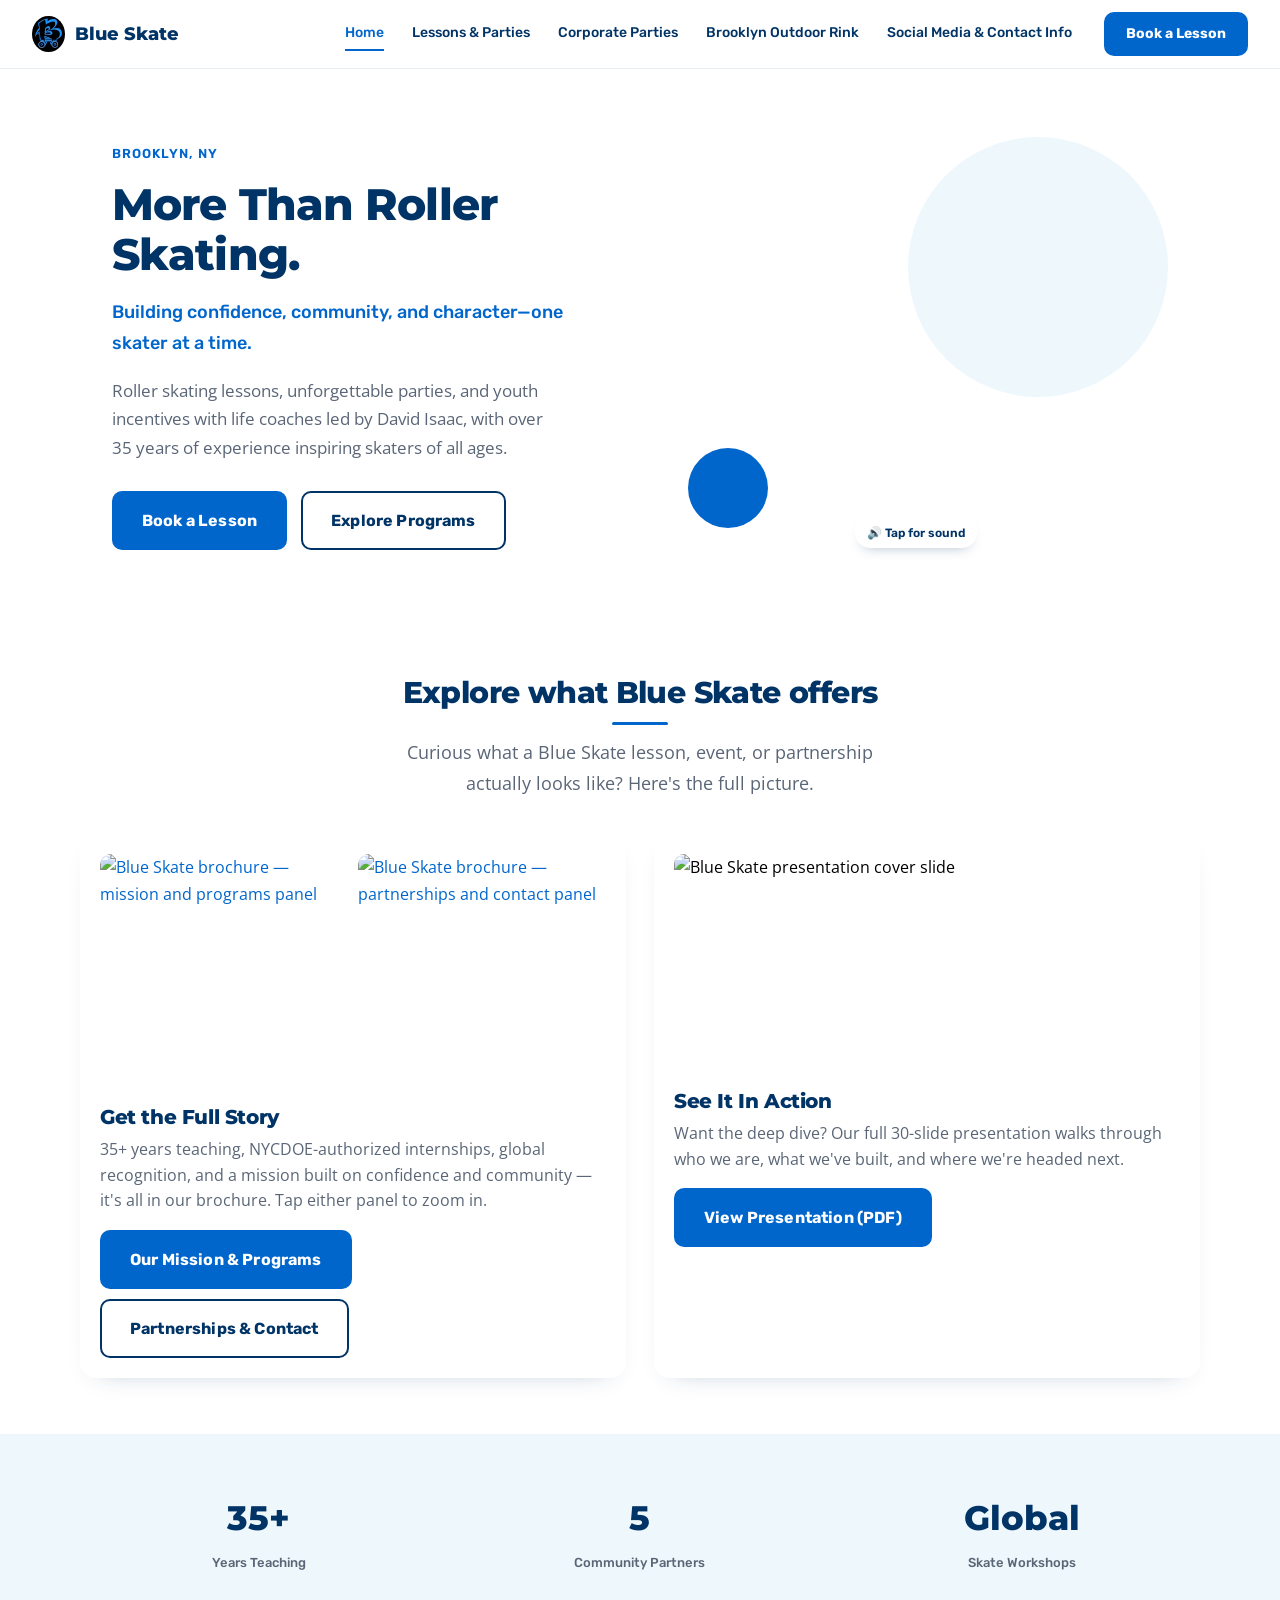
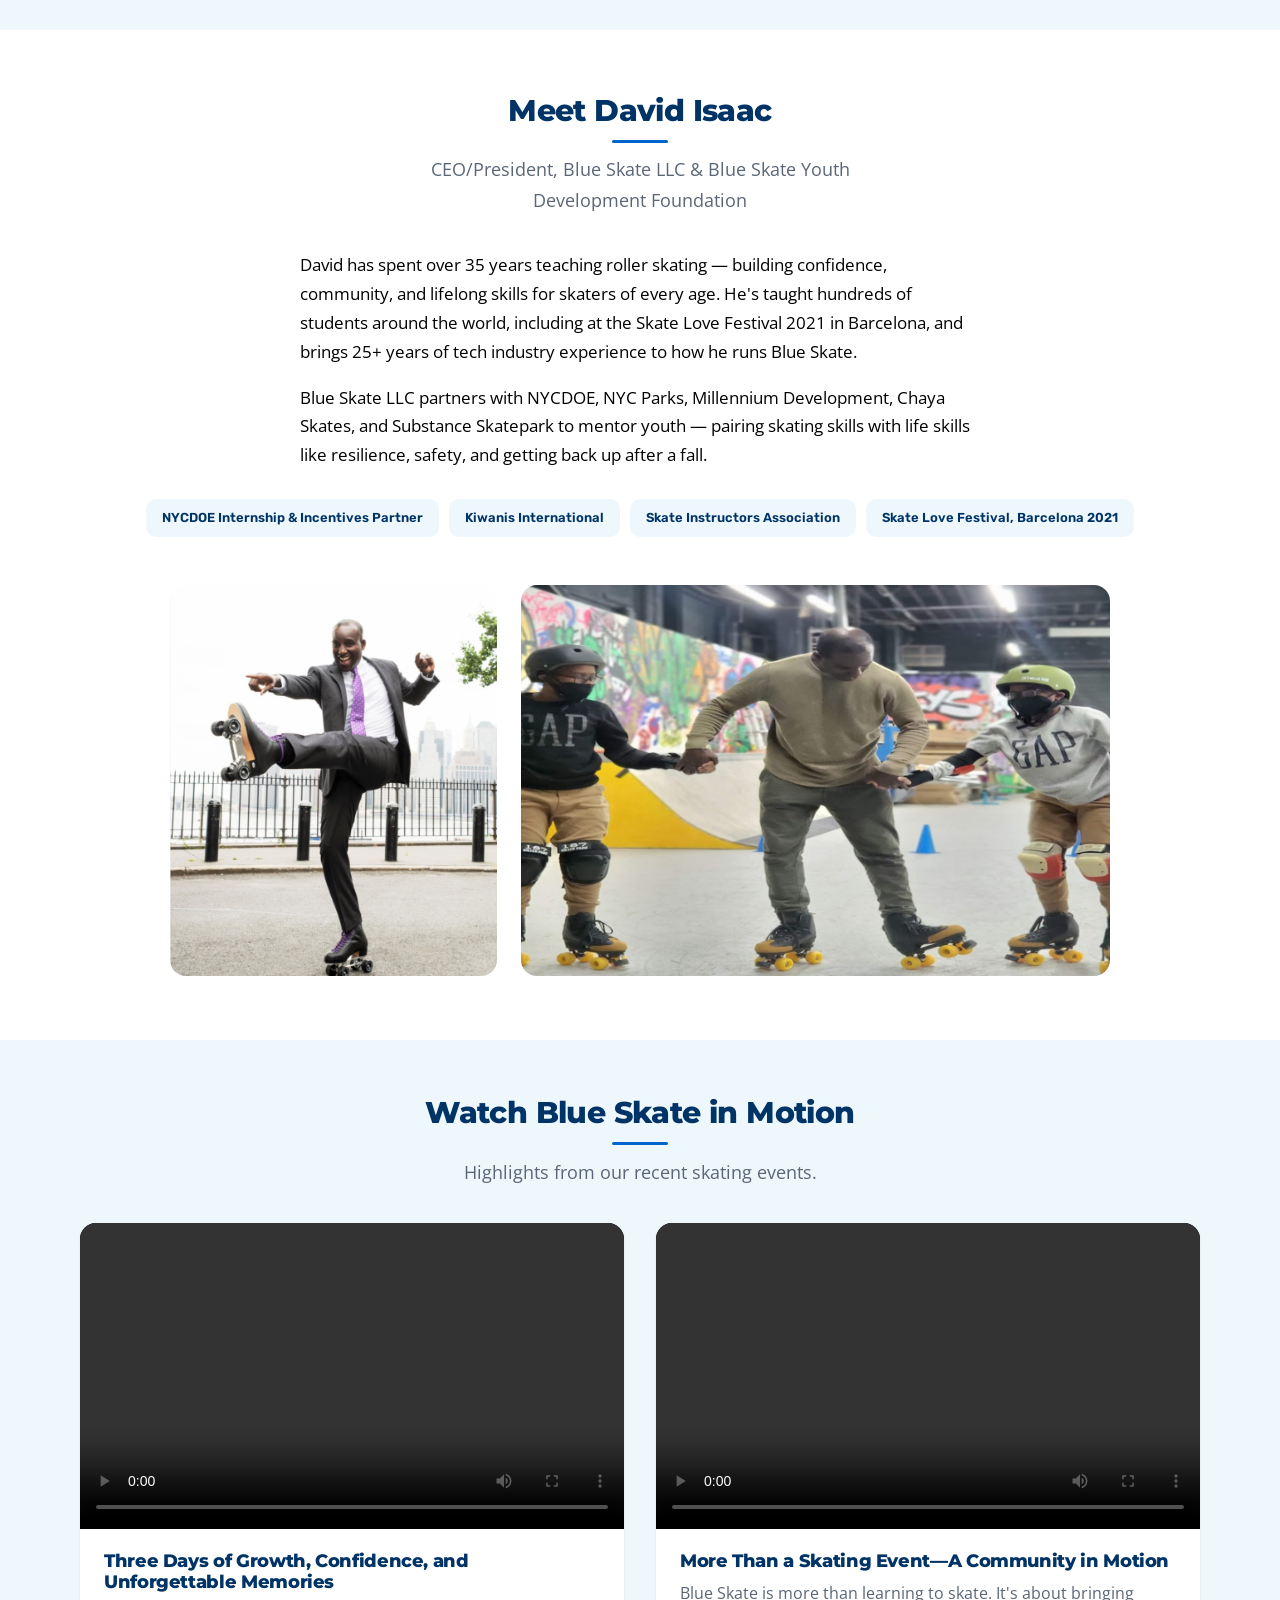
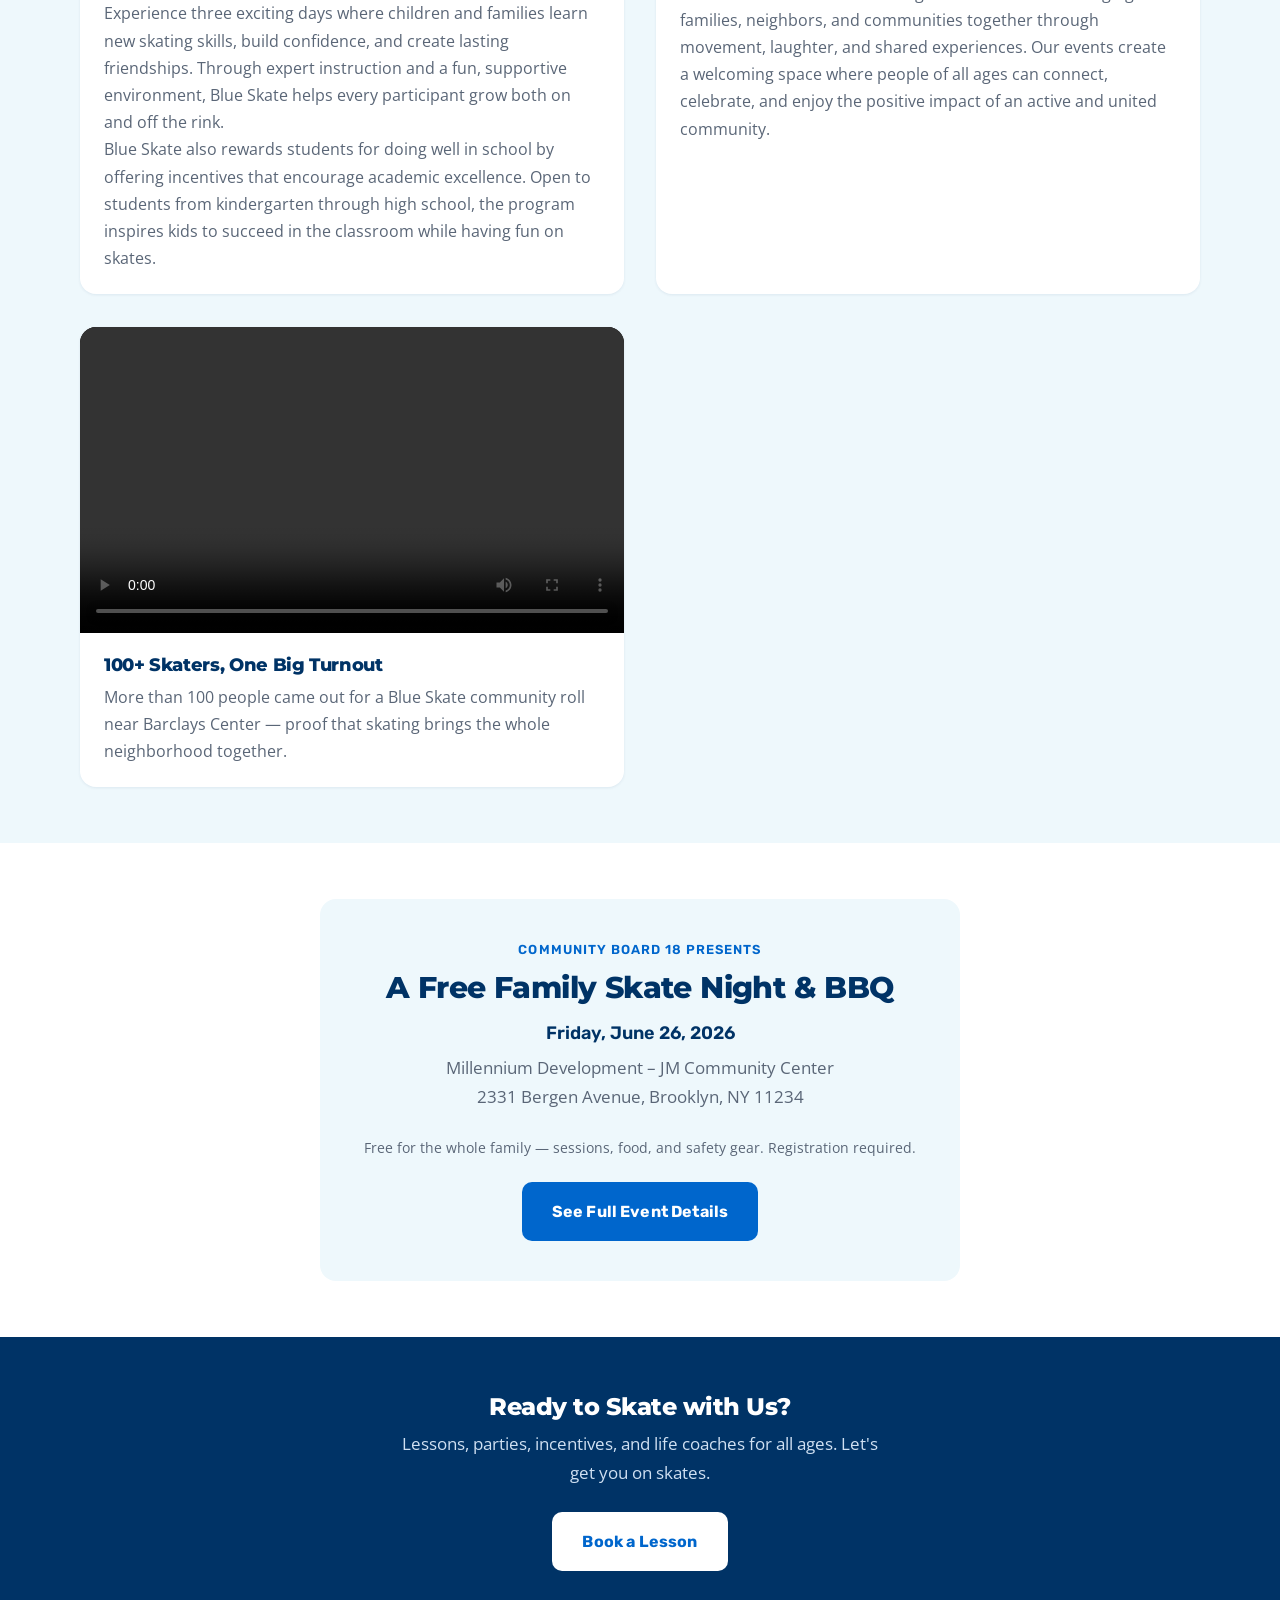
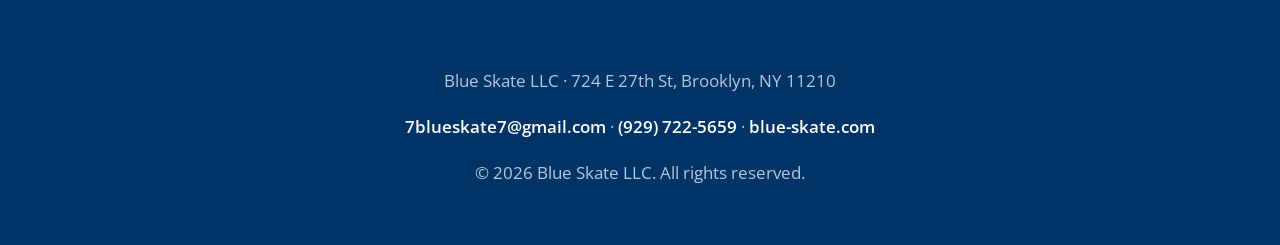
==== commit d01269f3: "Add files via upload" ====
--- a/index.html
+++ b/index.html
@@ -3,8 +3,8 @@
 <head>
   <meta charset="utf-8" />
   <meta name="viewport" content="width=device-width, initial-scale=1" />
-  <title>Blue Skate | Roller Skating Lessons & Mentorship in Brooklyn, NY</title>
-  <meta name="description" content="Blue Skate LLC offers roller skating lessons, parties, and youth mentorship in Brooklyn, NY, led by David Isaac." />
+  <title>Blue Skate | Roller Skating Lessons, Incentives & Life Coaches in Brooklyn, NY</title>
+  <meta name="description" content="Blue Skate LLC offers roller skating lessons, parties, and youth incentives with life coaches in Brooklyn, NY, led by David Isaac." />
   <link rel="preconnect" href="https://fonts.googleapis.com" />
   <link rel="preconnect" href="https://fonts.gstatic.com" crossorigin />
   <link href="https://fonts.googleapis.com/css2?family=Montserrat:wght@700;800&family=Open+Sans:wght@400;600&family=Rubik:wght@500&display=swap" rel="stylesheet" />
@@ -35,7 +35,7 @@
     <span class="hero-tag">Brooklyn, NY</span>
     <h1>More Than Roller Skating.</h1>
     <p class="hero-subtitle">Building confidence, community, and character—one skater at a time.</p>
-    <p class="lede">Roller skating lessons, unforgettable parties, and youth mentorship led by David Isaac, with over 35 years of experience inspiring skaters of all ages.</p>
+    <p class="lede">Roller skating lessons, unforgettable parties, and youth incentives with life coaches led by David Isaac, with over 35 years of experience inspiring skaters of all ages.</p>
     <div class="hero-actions">
       <a class="btn btn-fill" href="contact.html">Book a Lesson</a>
       <a class="btn btn-outline" href="lessons.html">Explore Programs</a>
@@ -112,7 +112,7 @@
   </div>
 
   <div class="chip-row reveal reveal-d3">
-    <span class="chip">NYCDOE Internship & Mentorship Partner</span>
+    <span class="chip">NYCDOE Internship & Incentives Partner</span>
     <span class="chip">Kiwanis International</span>
     <span class="chip">Skate Instructors Association</span>
     <span class="chip">Skate Love Festival, Barcelona 2021</span>
@@ -146,17 +146,10 @@
         </div>
       </div>
       <div class="video-card reveal reveal-d3">
-        <video src="videos/blueskate1.mp4" controls preload="metadata"></video>
+        <video src="videos/BLUESKATE1.mp4" controls preload="metadata"></video>
         <div class="video-card-caption">
           <h3>100+ Skaters, One Big Turnout</h3>
           <p>More than 100 people came out for a Blue Skate community roll near Barclays Center — proof that skating brings the whole neighborhood together.</p>
-        </div>
-      </div>
-      <div class="video-card reveal reveal-d4">
-        <video src="videos/blueskate2.mp4" controls preload="metadata"></video>
-        <div class="video-card-caption">
-          <h3>Blue Skate Youth Development Foundation in Motion</h3>
-          <p>Families and young skaters lace up together at a Blue Skate Youth Development Foundation Corporation event, building confidence one stride at a time.</p>
         </div>
       </div>
     </div>
@@ -179,13 +172,13 @@
 <section class="band band-navy">
   <div class="band-inner reveal" style="text-align:center;">
     <h2>Ready to Skate with Us?</h2>
-    <p style="color:#cfe0f2; max-width:480px; margin:0 auto 24px;">Lessons, parties, and mentorship for all ages. Let's get you on skates.</p>
+    <p style="color:#cfe0f2; max-width:480px; margin:0 auto 24px;">Lessons, parties, incentives, and life coaches for all ages. Let's get you on skates.</p>
     <a class="btn btn-on-color" href="contact.html">Book a Lesson</a>
   </div>
 </section>
 
 <footer class="site-footer">
-  <p>Blue Skate LLC &middot; 2331 Bergen Avenue, Brooklyn, NY 11234</p>
+  <p>Blue Skate LLC &middot; 724 E 27th St, Brooklyn, NY 11210</p>
   <p><a href="mailto:7blueskate7@gmail.com">7blueskate7@gmail.com</a> &middot; <a href="tel:929-722-5659">(929) 722-5659</a> &middot; <a href="https://blue-skate.com/">blue-skate.com</a></p>
   <p>&copy; 2026 Blue Skate LLC. All rights reserved.</p>
 </footer>
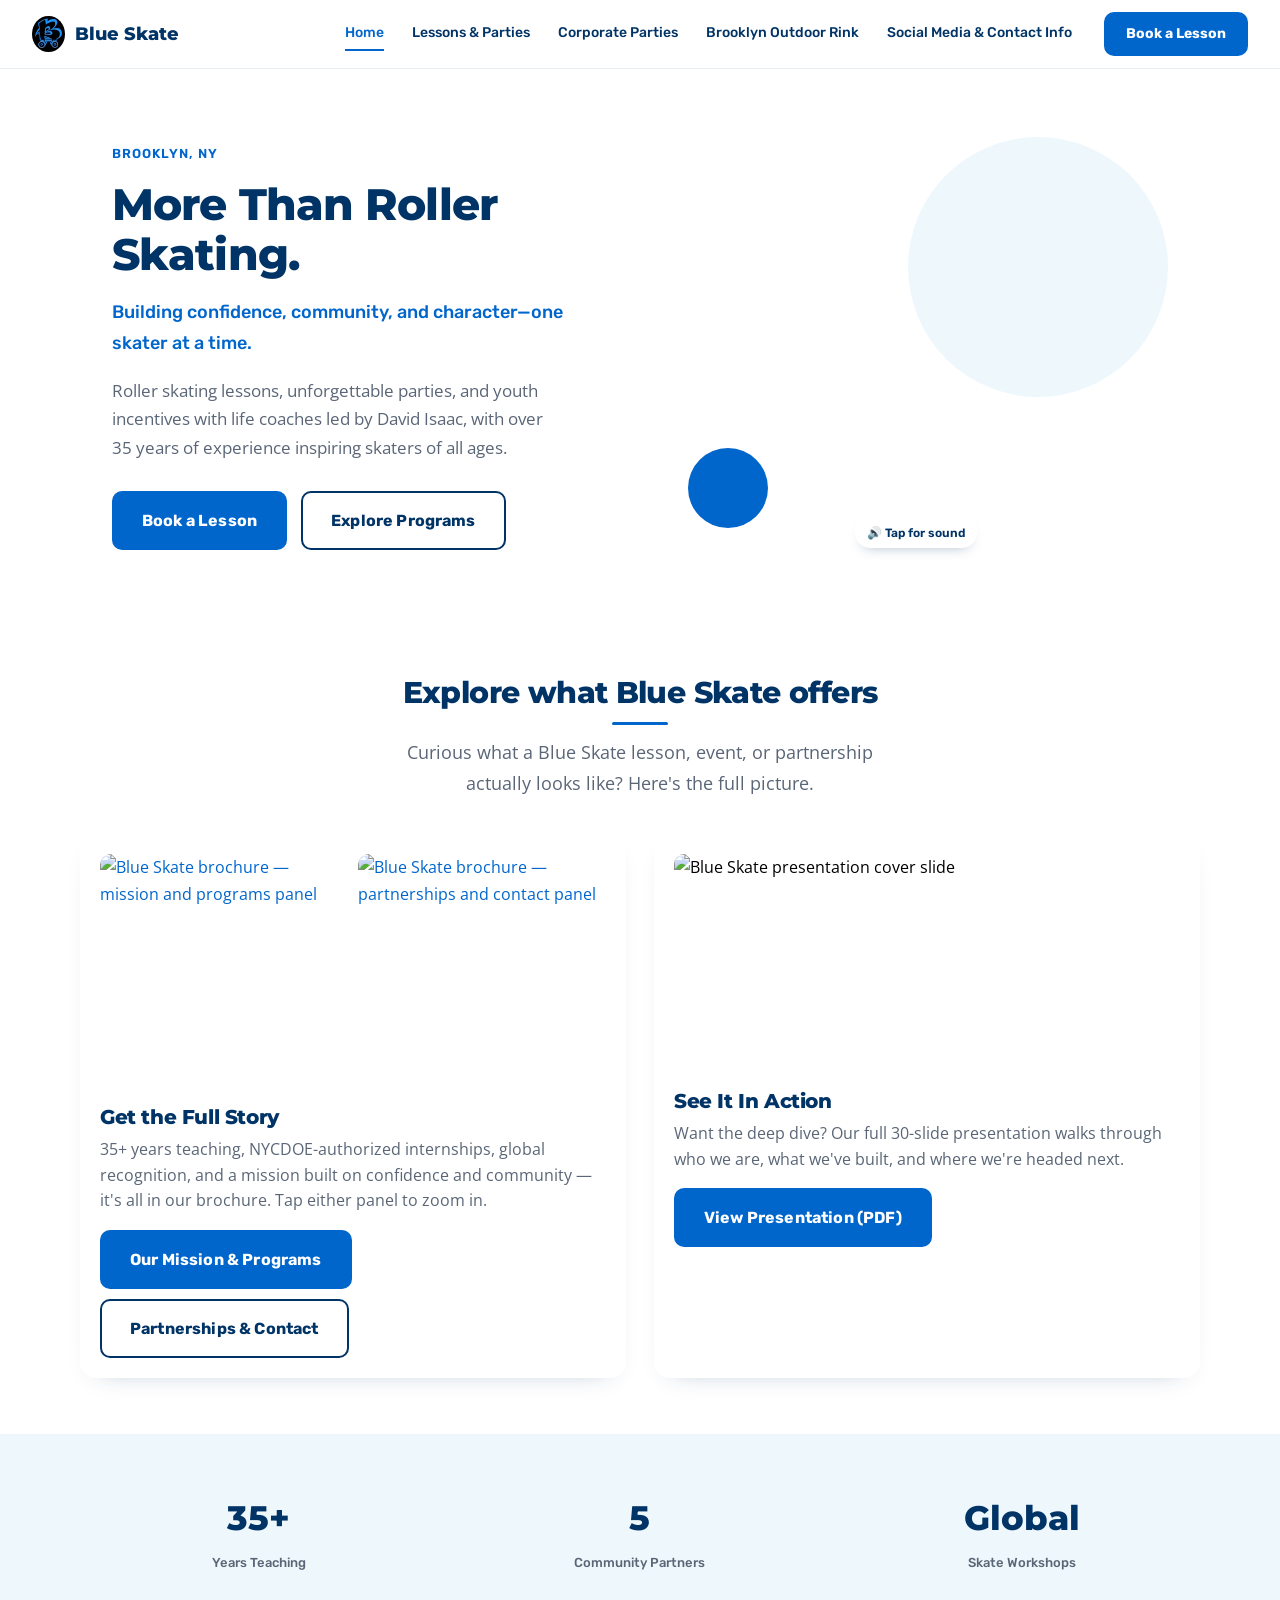
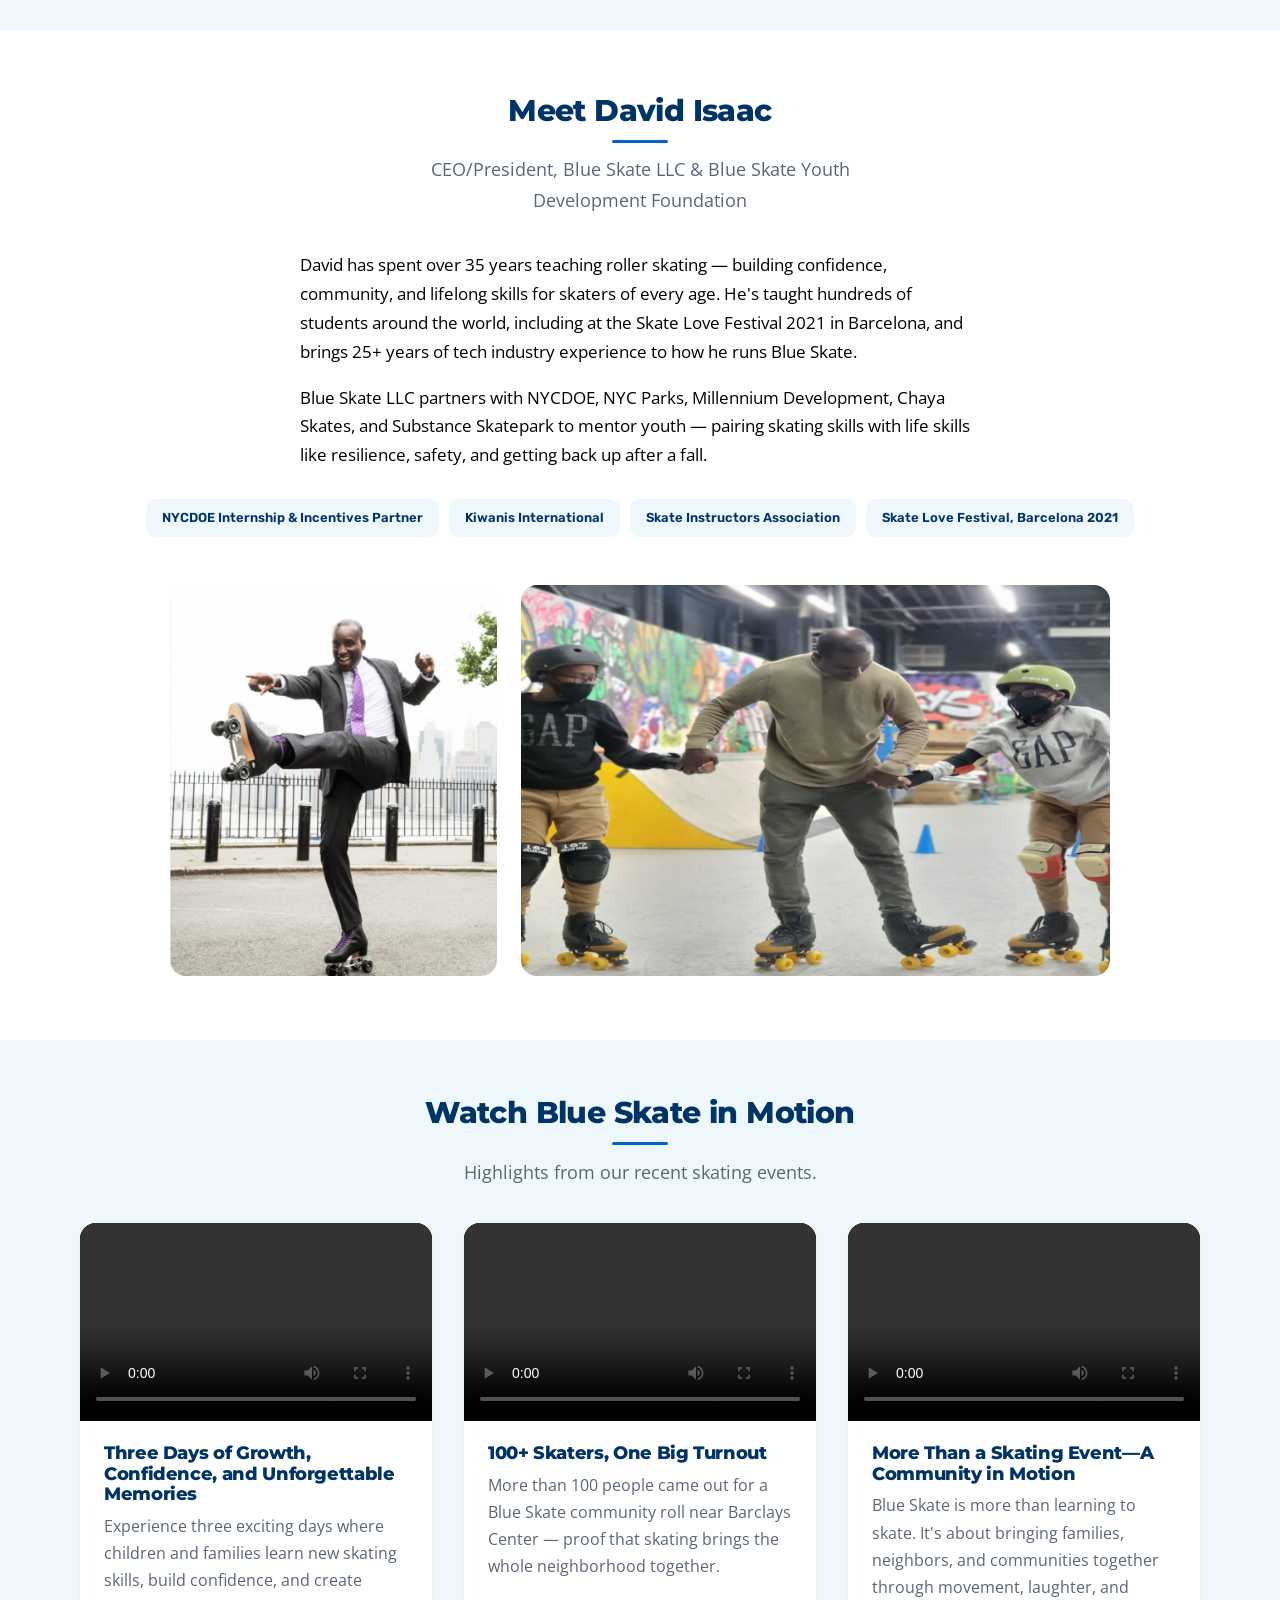
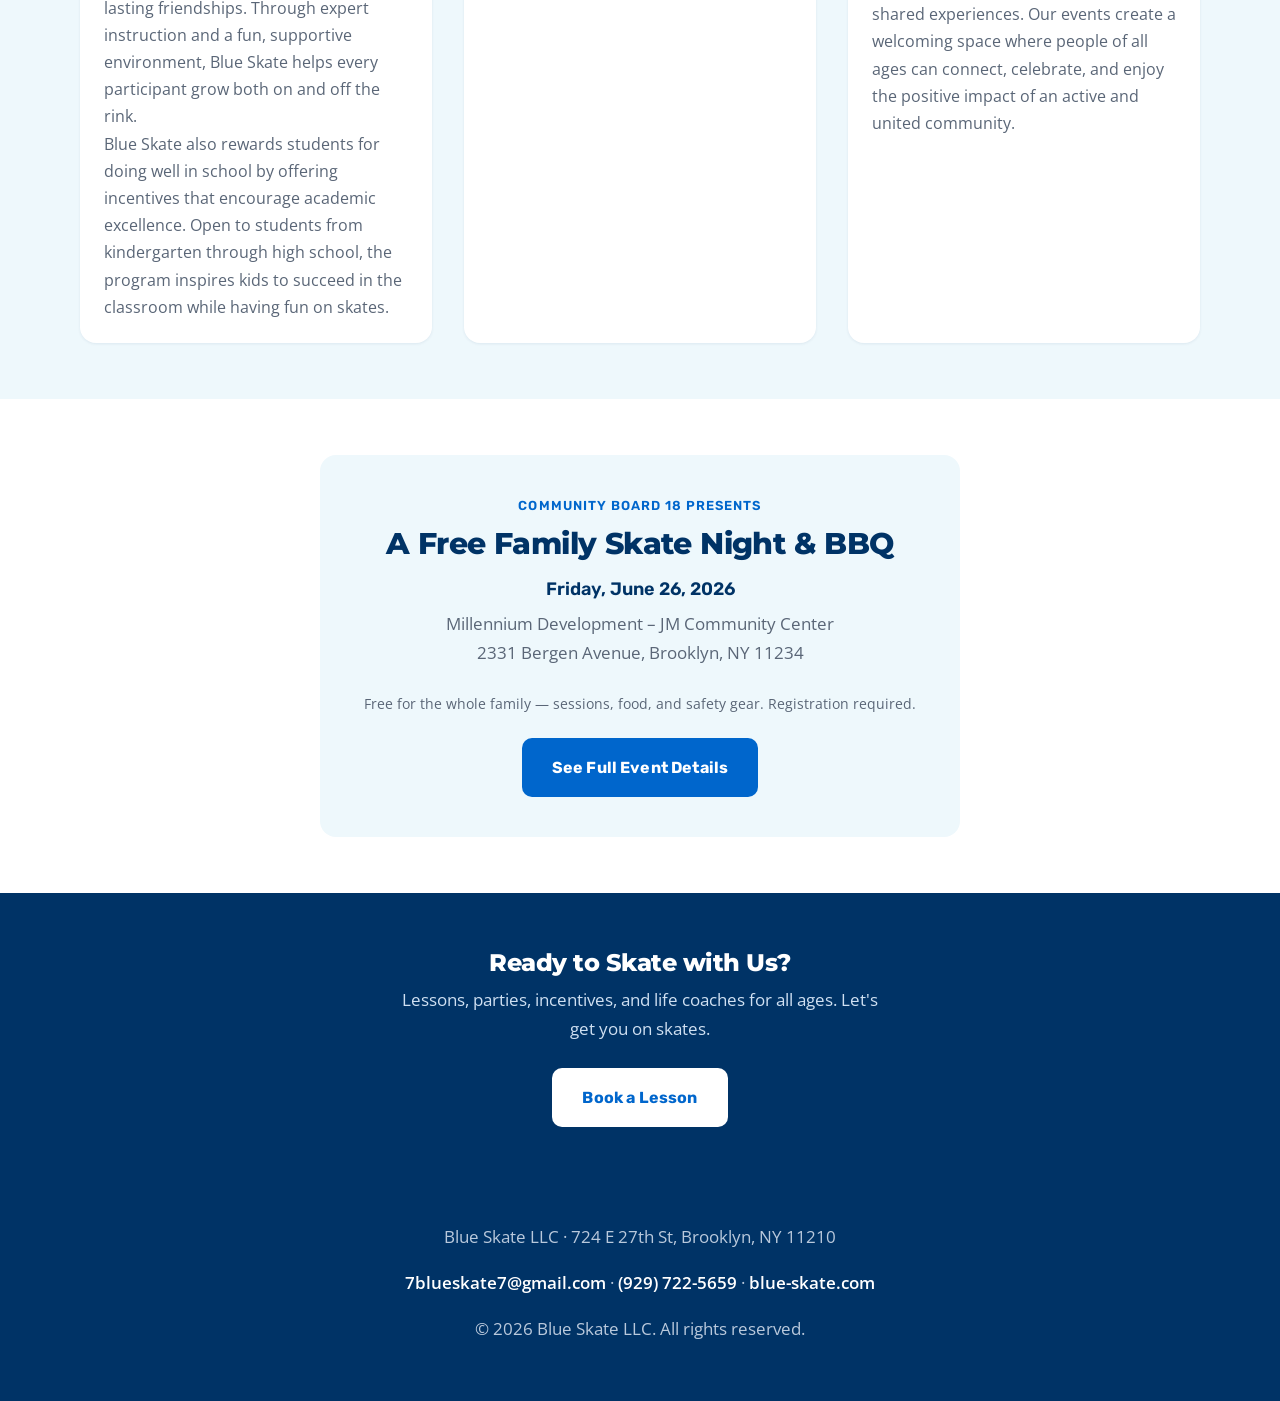
==== commit ccc6884c: "Add files via upload" ====
--- a/index.html
+++ b/index.html
@@ -139,17 +139,17 @@
         </div>
       </div>
       <div class="video-card reveal reveal-d2">
+        <video src="videos/BLUESKATE1.mp4" controls preload="metadata"></video>
+        <div class="video-card-caption">
+          <h3>100+ Skaters, One Big Turnout</h3>
+          <p>More than 100 people came out for a Blue Skate community roll near Barclays Center — proof that skating brings the whole neighborhood together.</p>
+        </div>
+      </div>
+      <div class="video-card reveal reveal-d3">
         <video src="videos/blue-skate-community.mp4" controls preload="metadata"></video>
         <div class="video-card-caption">
           <h3>More Than a Skating Event—A Community in Motion</h3>
           <p>Blue Skate is more than learning to skate. It's about bringing families, neighbors, and communities together through movement, laughter, and shared experiences. Our events create a welcoming space where people of all ages can connect, celebrate, and enjoy the positive impact of an active and united community.</p>
-        </div>
-      </div>
-      <div class="video-card reveal reveal-d3">
-        <video src="videos/BLUESKATE1.mp4" controls preload="metadata"></video>
-        <div class="video-card-caption">
-          <h3>100+ Skaters, One Big Turnout</h3>
-          <p>More than 100 people came out for a Blue Skate community roll near Barclays Center — proof that skating brings the whole neighborhood together.</p>
         </div>
       </div>
     </div>
--- a/blueskate.css
+++ b/blueskate.css
@@ -1344,9 +1344,15 @@
 
 .video-grid {
   display: grid;
-  grid-template-columns: 1fr 1fr;
+  grid-template-columns: repeat(3, 1fr);
   gap: 32px;
   margin-top: 36px;
+}
+
+@media (max-width: 900px) {
+  .video-grid {
+    grid-template-columns: 1fr 1fr;
+  }
 }
 
 .video-card {
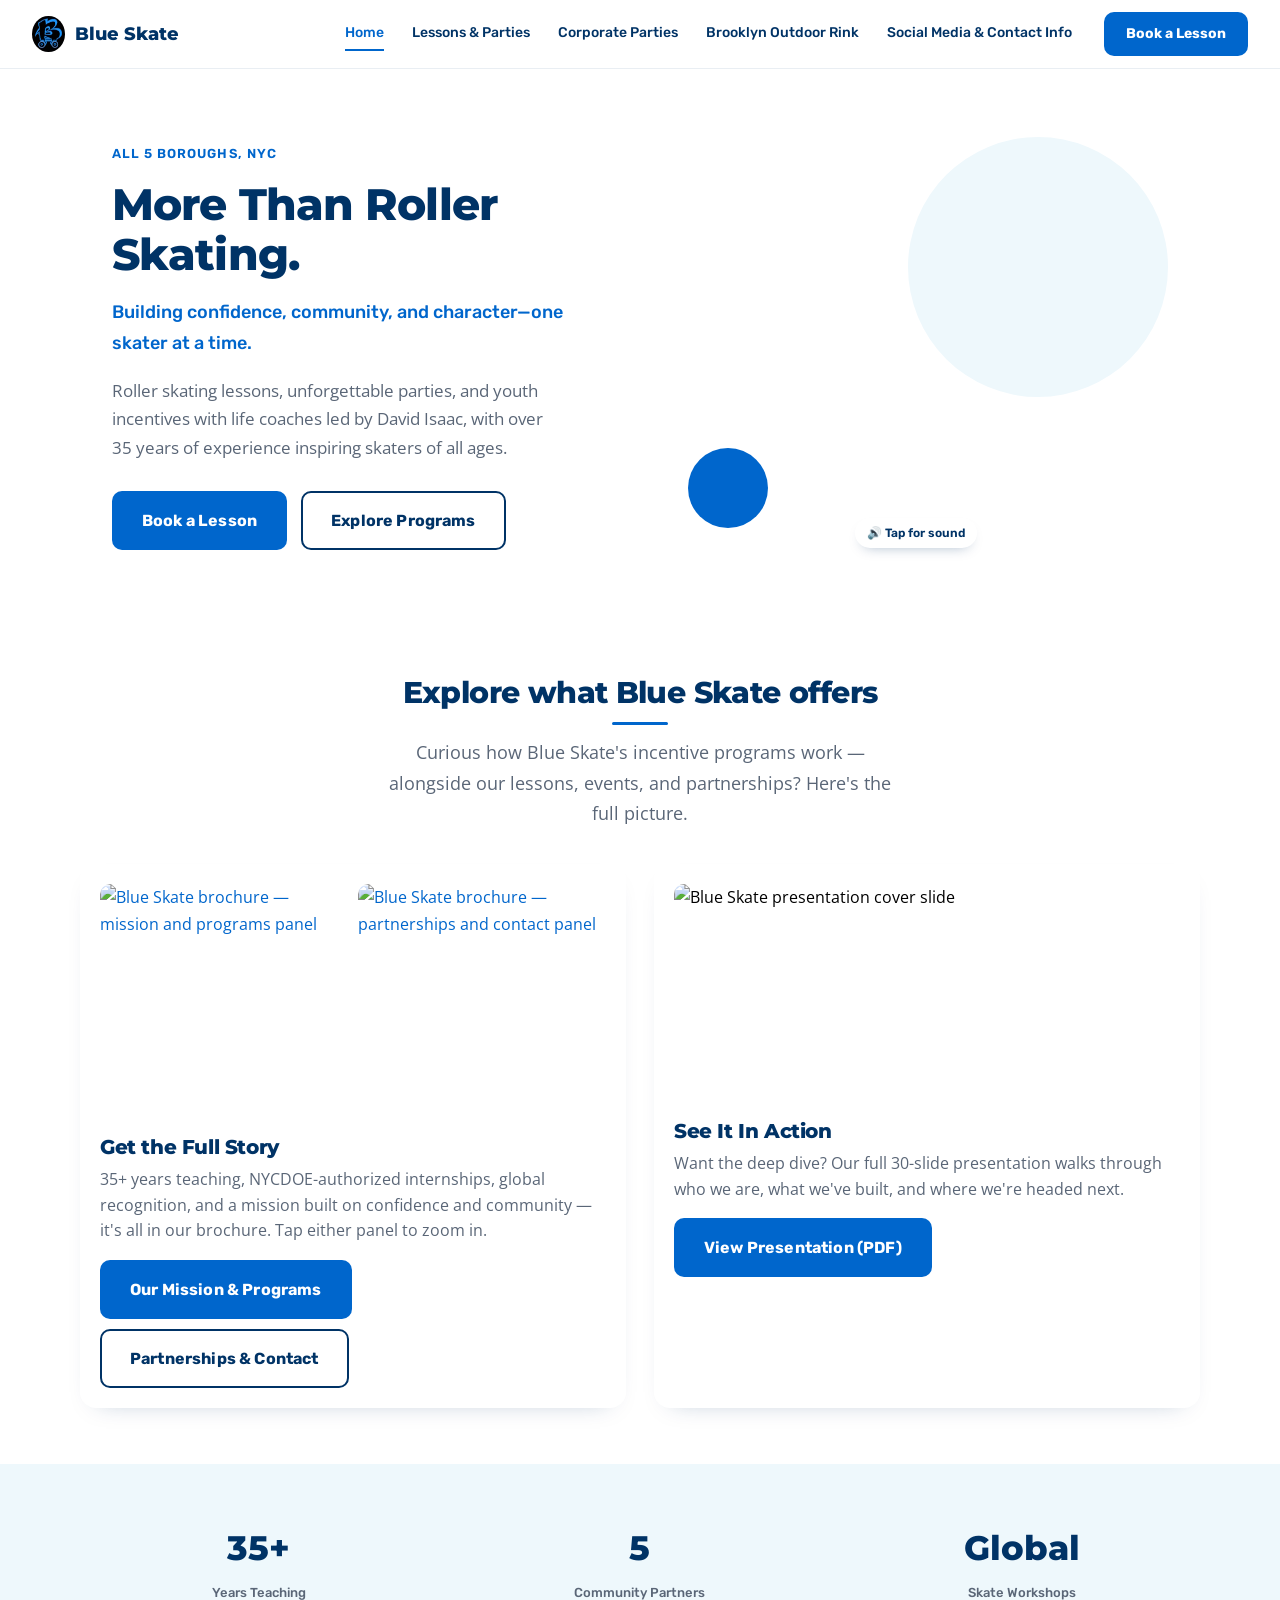
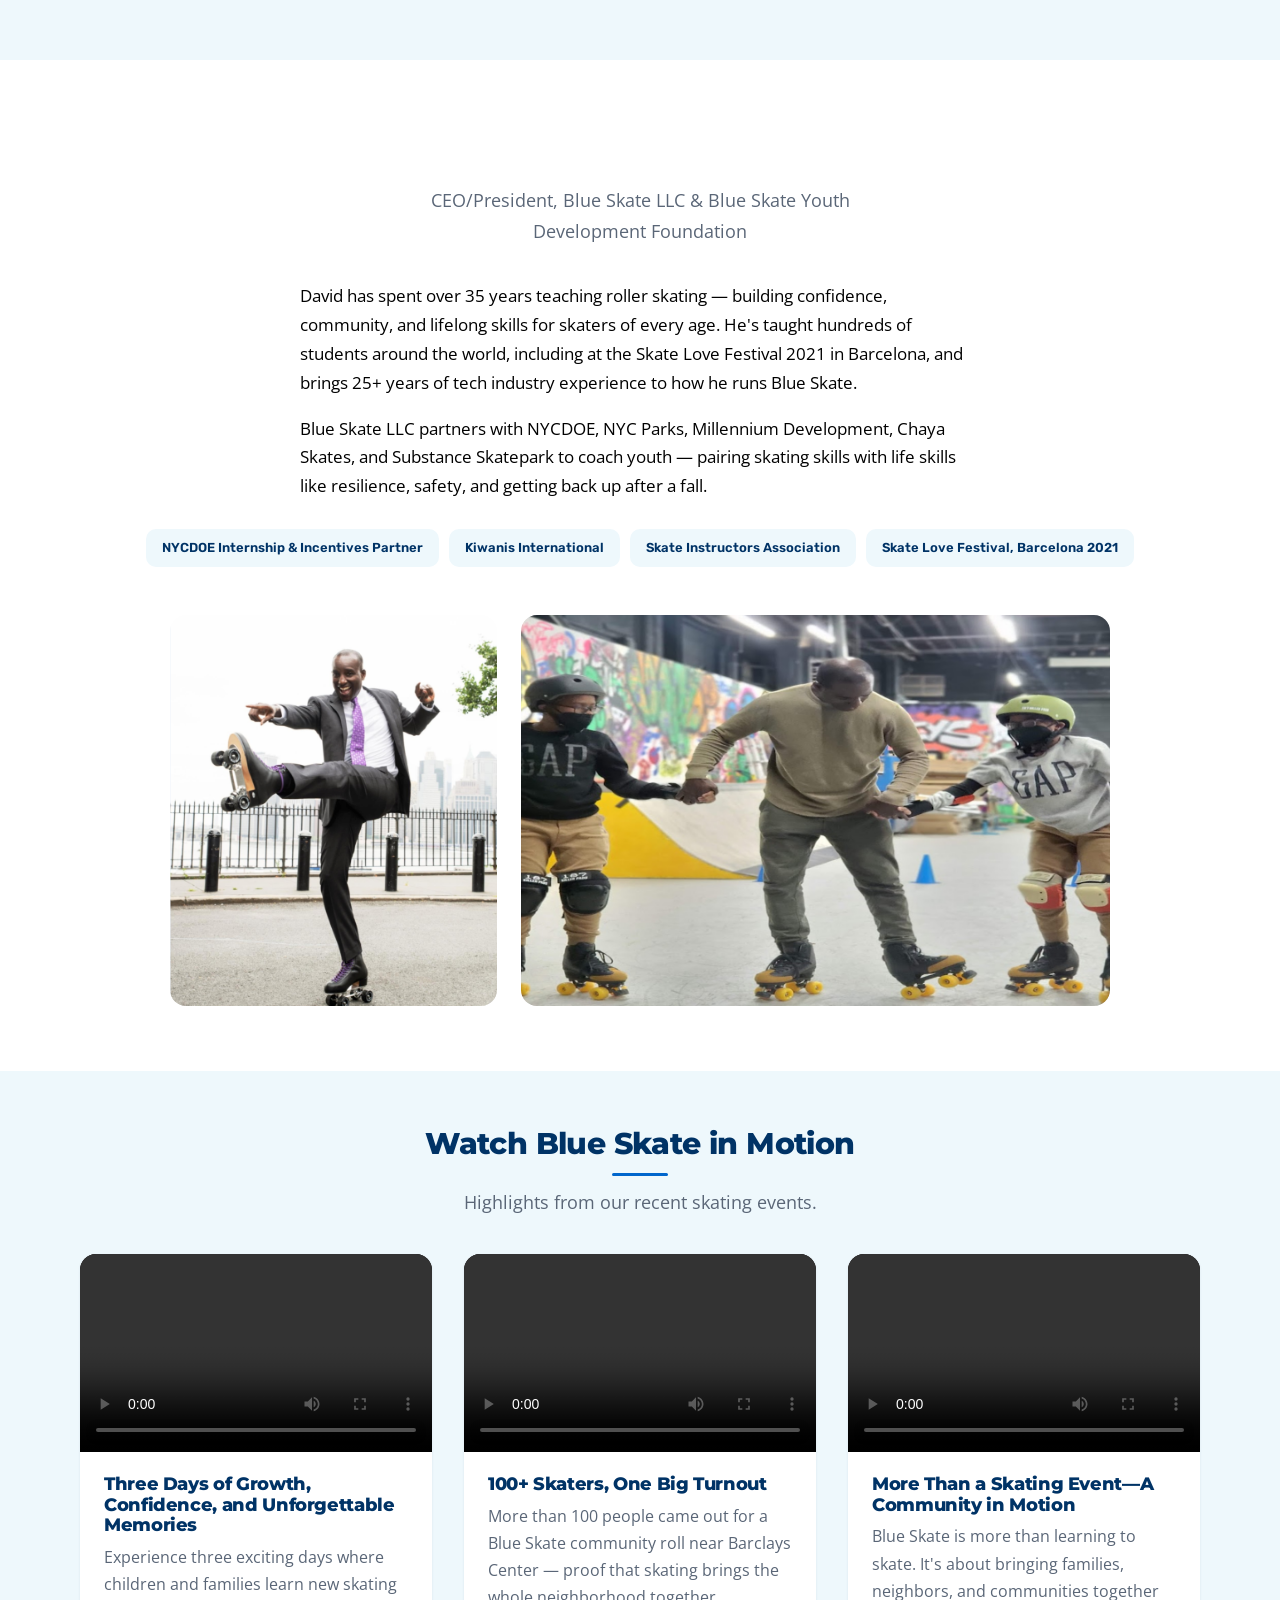
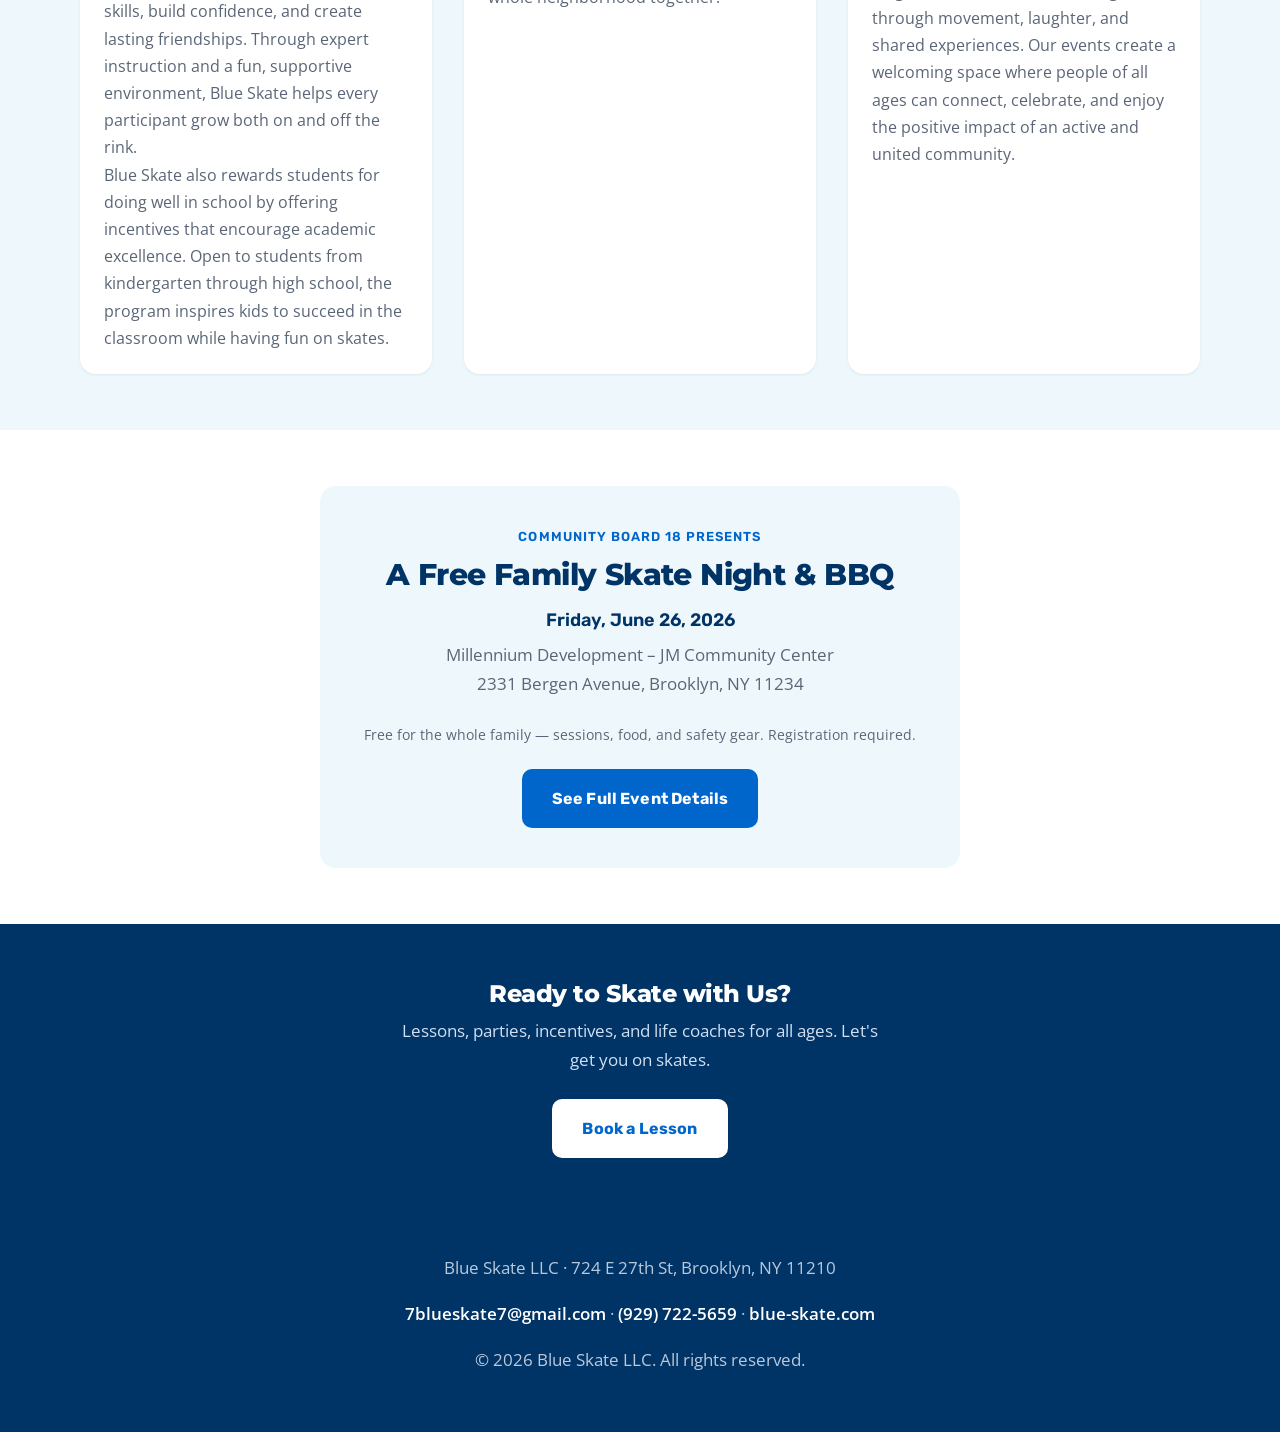
==== commit c018dd96: "Add files via upload" ====
--- a/index.html
+++ b/index.html
@@ -3,8 +3,8 @@
 <head>
   <meta charset="utf-8" />
   <meta name="viewport" content="width=device-width, initial-scale=1" />
-  <title>Blue Skate | Roller Skating Lessons, Incentives & Life Coaches in Brooklyn, NY</title>
-  <meta name="description" content="Blue Skate LLC offers roller skating lessons, parties, and youth incentives with life coaches in Brooklyn, NY, led by David Isaac." />
+  <title>Blue Skate | Roller Skating Lessons, Incentives & Life Coaches Across All 5 Boroughs, NYC</title>
+  <meta name="description" content="Blue Skate LLC offers roller skating lessons, parties, and youth incentives with life coaches across all 5 boroughs of New York City, led by David Isaac." />
   <link rel="preconnect" href="https://fonts.googleapis.com" />
   <link rel="preconnect" href="https://fonts.gstatic.com" crossorigin />
   <link href="https://fonts.googleapis.com/css2?family=Montserrat:wght@700;800&family=Open+Sans:wght@400;600&family=Rubik:wght@500&display=swap" rel="stylesheet" />
@@ -32,7 +32,7 @@
 
 <section class="hero">
   <div class="hero-copy">
-    <span class="hero-tag">Brooklyn, NY</span>
+    <span class="hero-tag">All 5 Boroughs, NYC</span>
     <h1>More Than Roller Skating.</h1>
     <p class="hero-subtitle">Building confidence, community, and character—one skater at a time.</p>
     <p class="lede">Roller skating lessons, unforgettable parties, and youth incentives with life coaches led by David Isaac, with over 35 years of experience inspiring skaters of all ages.</p>
@@ -55,7 +55,7 @@
 <section class="band" style="background:var(--white);">
   <div class="band-inner">
     <h2 class="section-title reveal">Explore what Blue Skate offers</h2>
-    <p class="section-subtitle reveal reveal-d1">Curious what a Blue Skate lesson, event, or partnership actually looks like? Here's the full picture.</p>
+    <p class="section-subtitle reveal reveal-d1">Curious how Blue Skate's incentive programs work — alongside our lessons, events, and partnerships? Here's the full picture.</p>
     <div class="resource-grid">
       <div class="resource-card reveal">
         <div class="brochure-preview">
@@ -108,7 +108,7 @@
 
   <div class="content-block reveal reveal-d2">
     <p>David has spent over 35 years teaching roller skating — building confidence, community, and lifelong skills for skaters of every age. He's taught hundreds of students around the world, including at the Skate Love Festival 2021 in Barcelona, and brings 25+ years of tech industry experience to how he runs Blue Skate.</p>
-    <p>Blue Skate LLC partners with NYCDOE, NYC Parks, Millennium Development, Chaya Skates, and Substance Skatepark to mentor youth — pairing skating skills with life skills like resilience, safety, and getting back up after a fall.</p>
+    <p>Blue Skate LLC partners with NYCDOE, NYC Parks, Millennium Development, Chaya Skates, and Substance Skatepark to coach youth — pairing skating skills with life skills like resilience, safety, and getting back up after a fall.</p>
   </div>
 
   <div class="chip-row reveal reveal-d3">
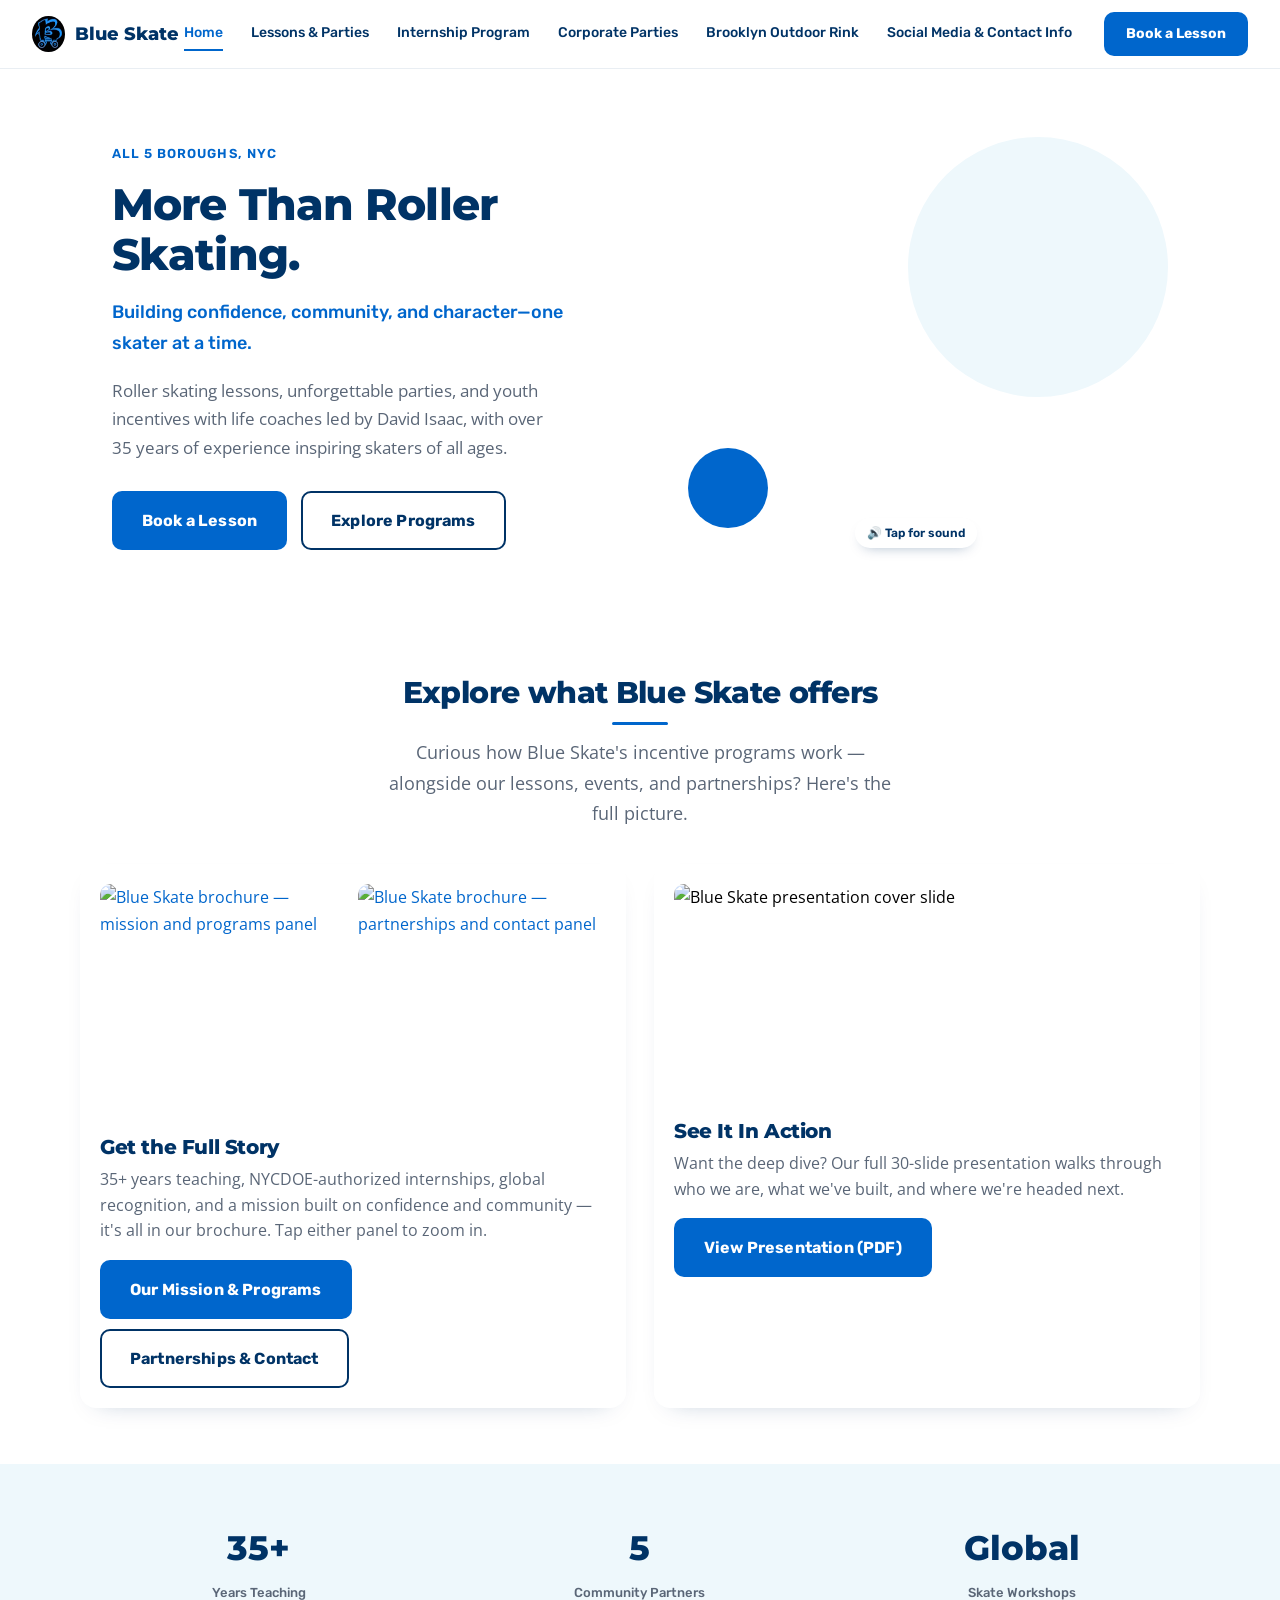
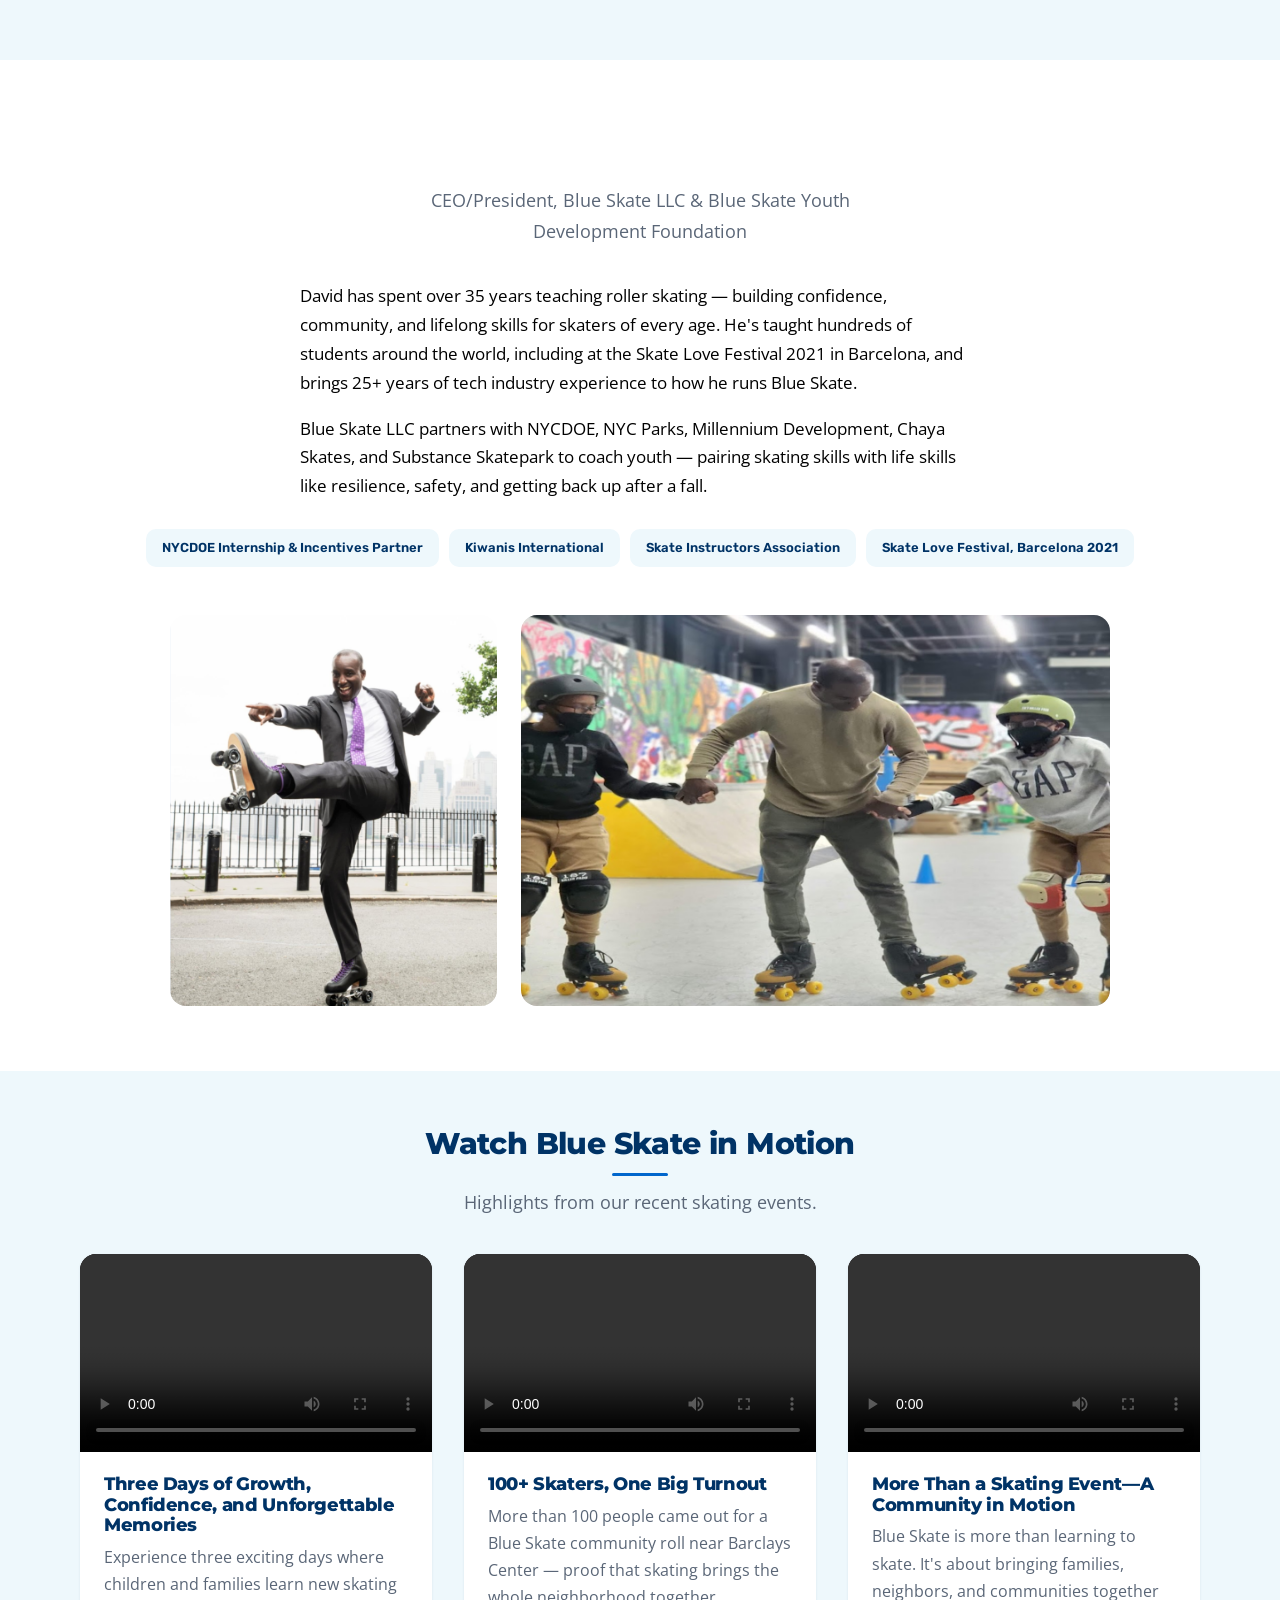
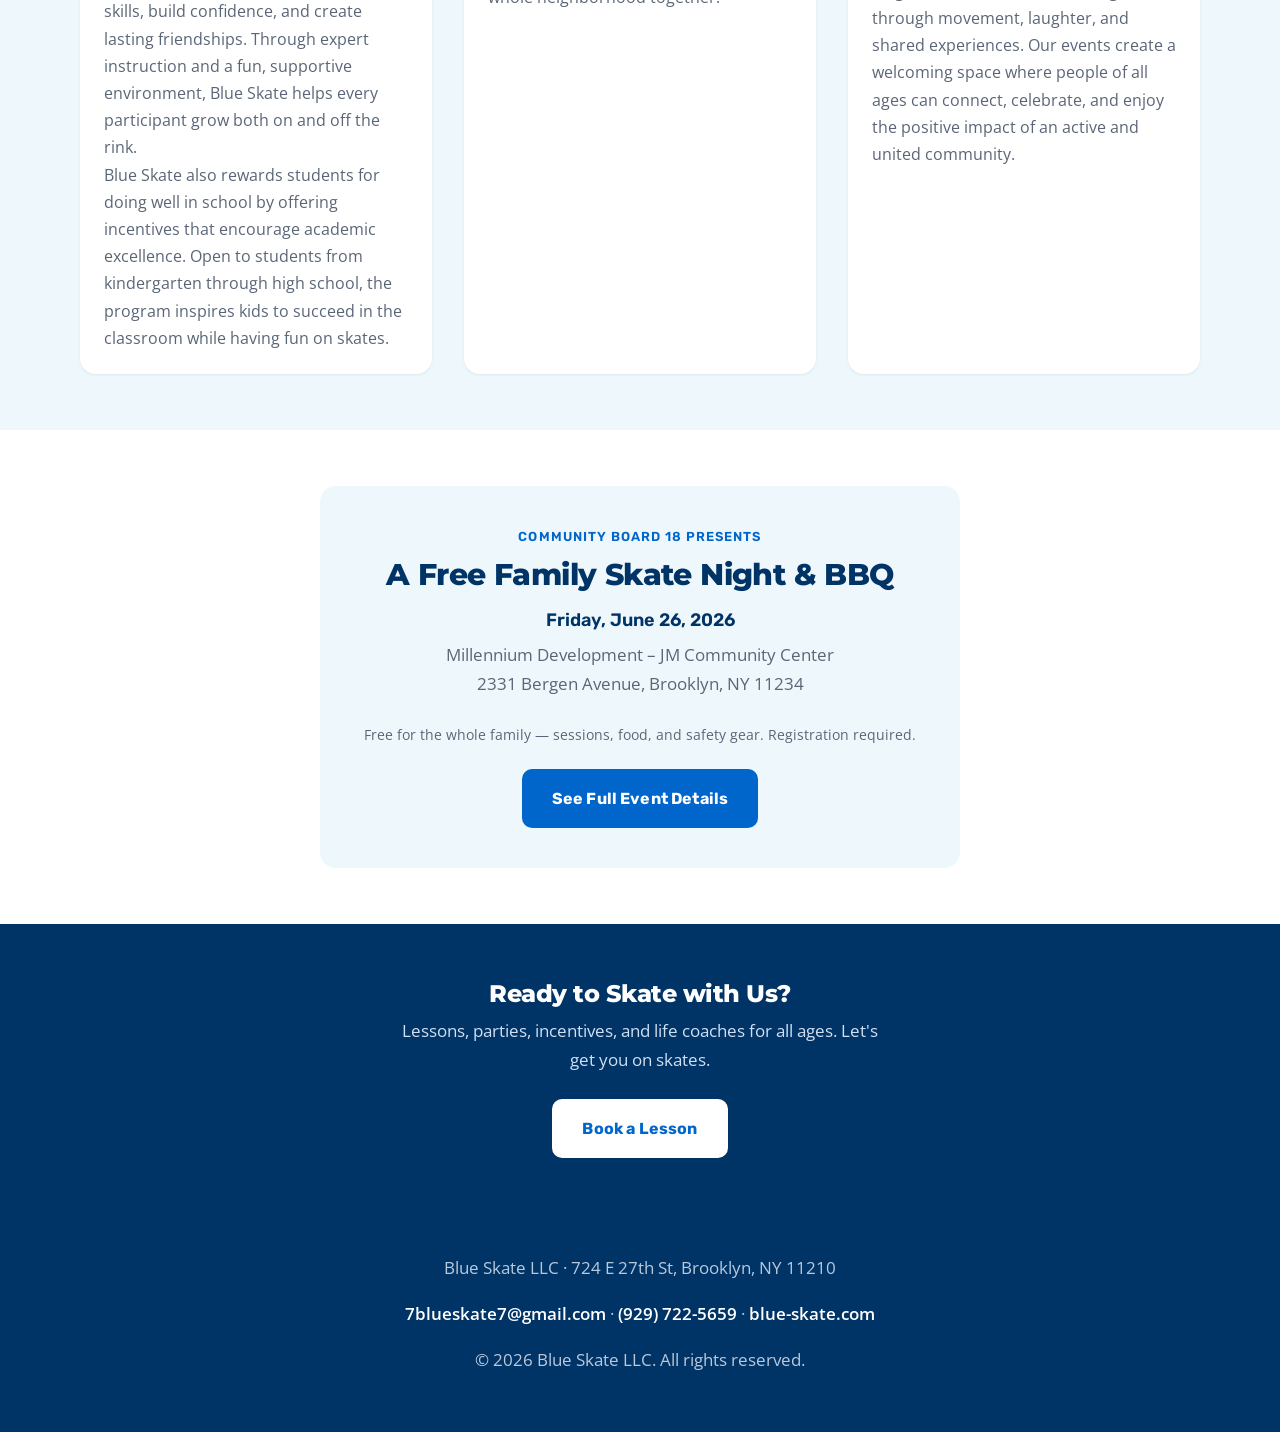
==== commit 8cefbad7: "Add files via upload" ====
--- a/index.html
+++ b/index.html
@@ -23,6 +23,7 @@
   <ul class="nav-links" id="navLinks">
     <li><a href="index.html" class="active">Home</a></li>
     <li><a href="lessons.html">Lessons & Parties</a></li>
+    <li><a href="internship-program.html">Internship Program</a></li>
     <li><a href="corporate.html">Corporate Parties</a></li>
     <li><a href="brooklyn-outdoor-rink.html">Brooklyn Outdoor Rink</a></li>
     <li><a href="contact.html">Social Media & Contact Info</a></li>
--- a/blueskate.css
+++ b/blueskate.css
@@ -583,6 +583,76 @@
   object-fit: cover;
 }
 
+/* ---------- Internship program page ---------- */
+
+.benefits-list {
+  max-width: 640px;
+  margin: 32px auto 0;
+  padding: 0;
+  list-style: none;
+  display: grid;
+  gap: 14px;
+}
+
+.benefits-list li {
+  position: relative;
+  padding-left: 32px;
+  font-size: 17px;
+  color: var(--ink-soft);
+  line-height: 1.5;
+}
+
+.benefits-list li::before {
+  content: "";
+  position: absolute;
+  left: 0;
+  top: 6px;
+  width: 20px;
+  height: 20px;
+  border-radius: 50%;
+  background: var(--primary);
+}
+
+.benefits-list li::after {
+  content: "";
+  position: absolute;
+  left: 6px;
+  top: 10px;
+  width: 8px;
+  height: 4px;
+  border-left: 2px solid var(--white);
+  border-bottom: 2px solid var(--white);
+  transform: rotate(-45deg);
+}
+
+.gallery-grid {
+  display: grid;
+  grid-template-columns: repeat(3, 1fr);
+  gap: 20px;
+  max-width: var(--max-width);
+  margin: 48px auto 0;
+}
+
+.gallery-grid img {
+  width: 100%;
+  height: 220px;
+  object-fit: cover;
+  border-radius: var(--radius-sm);
+  box-shadow: 0 1px 3px rgba(0, 51, 102, 0.08);
+}
+
+@media (max-width: 900px) {
+  .gallery-grid {
+    grid-template-columns: 1fr 1fr;
+  }
+}
+
+@media (max-width: 560px) {
+  .gallery-grid {
+    grid-template-columns: 1fr;
+  }
+}
+
 .photo-single {
   grid-template-columns: 1fr;
   max-width: 380px;
